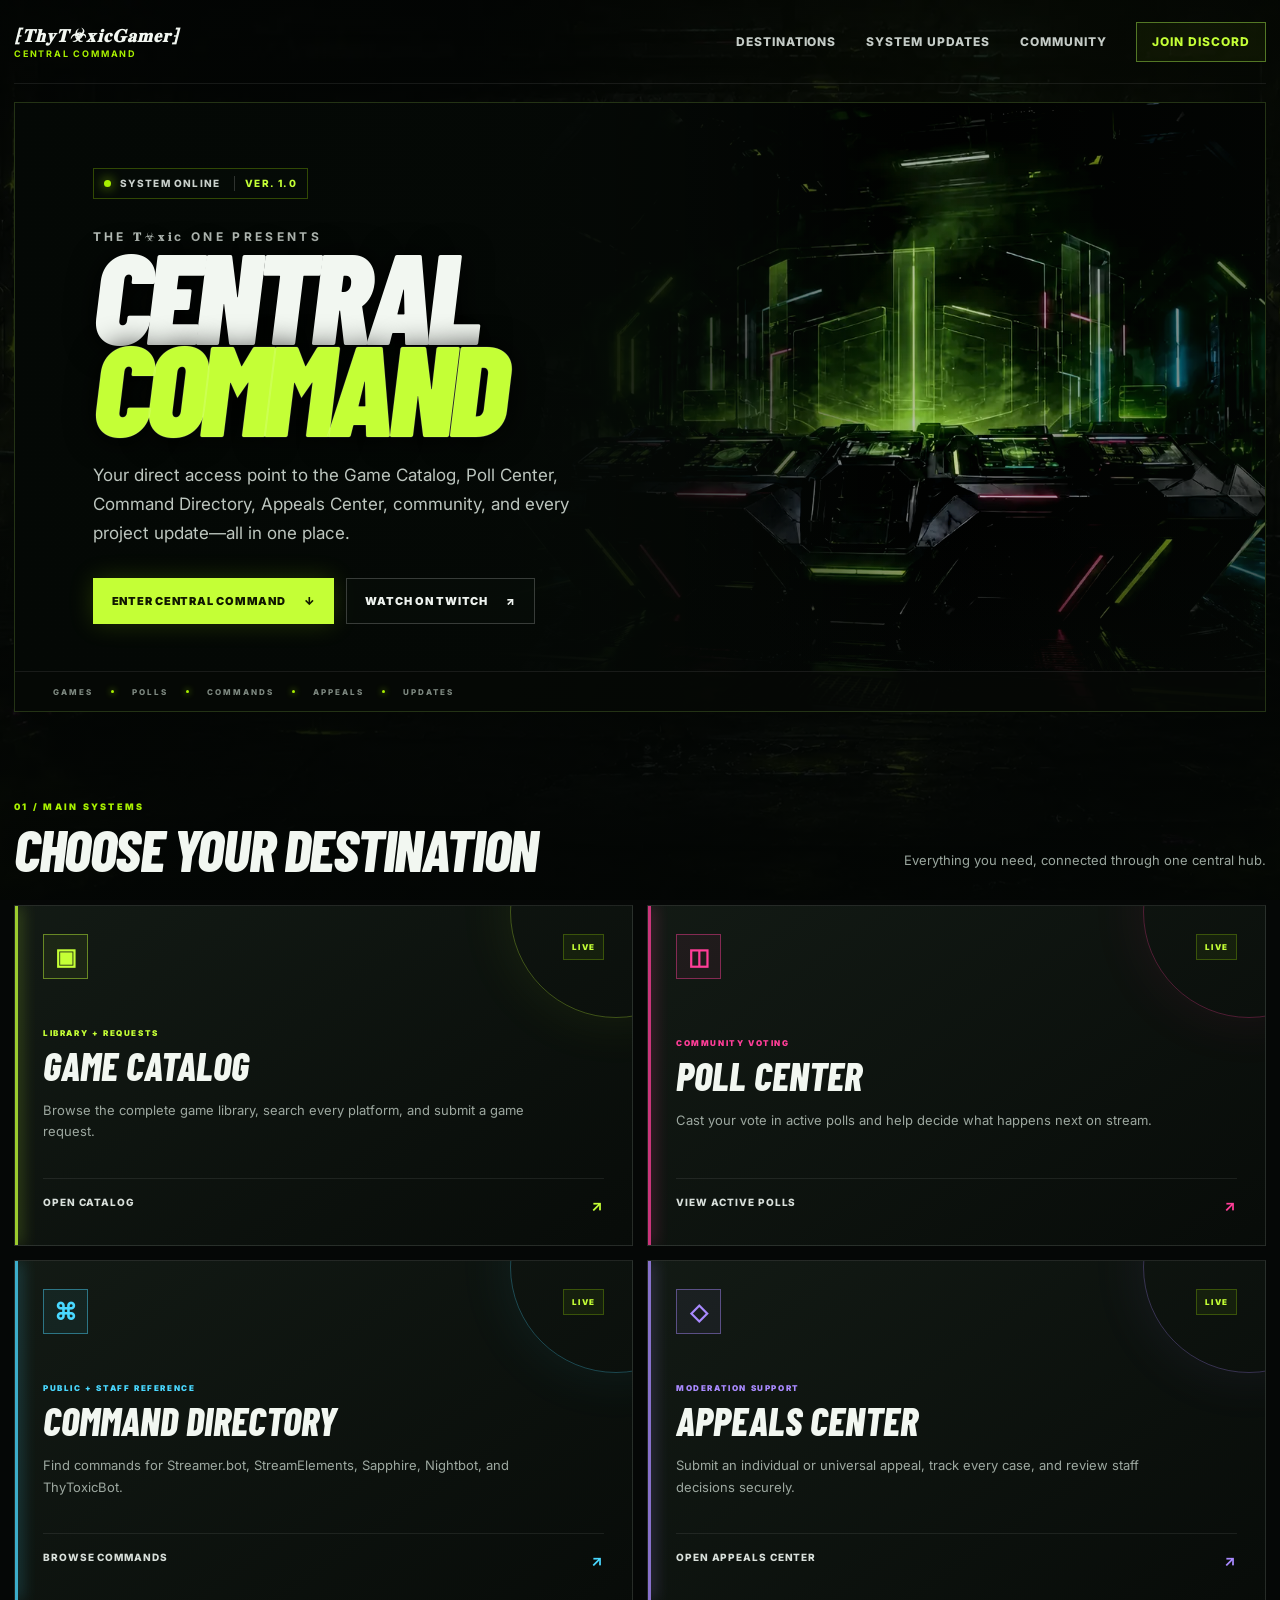
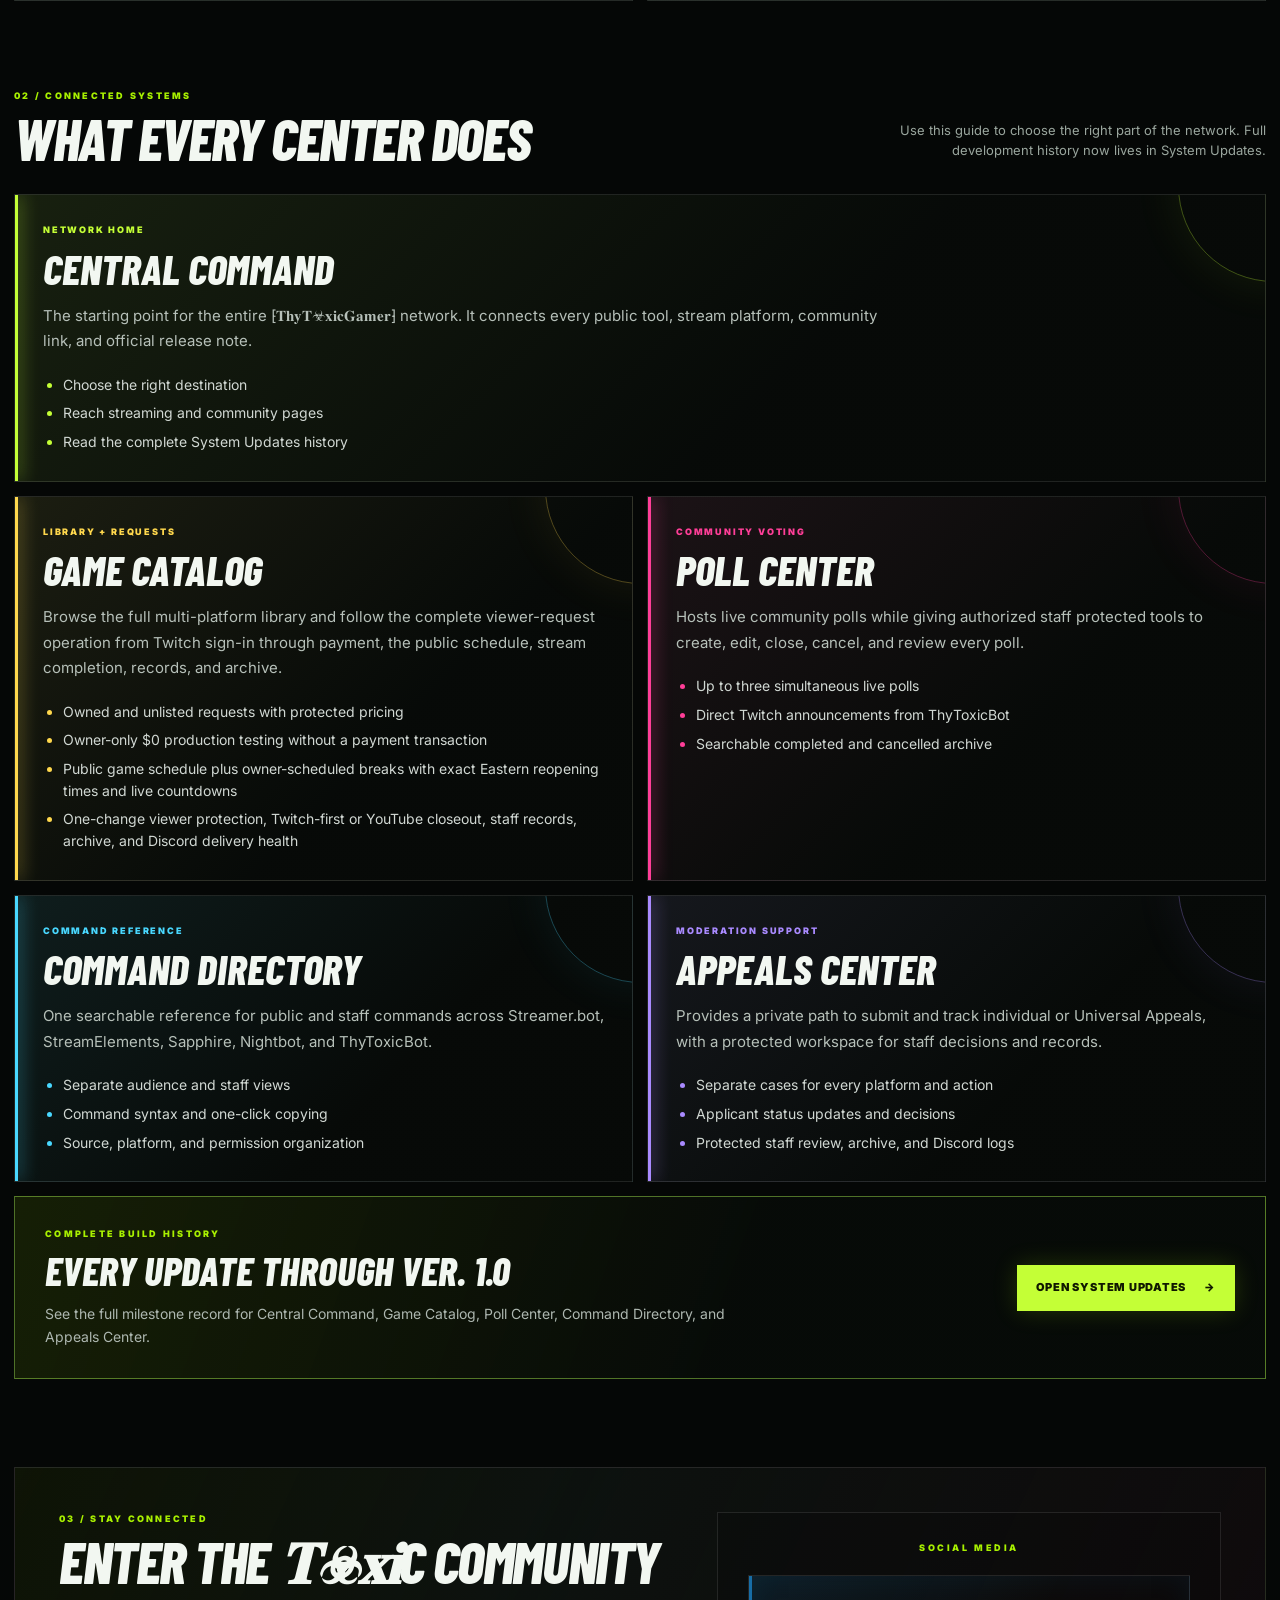
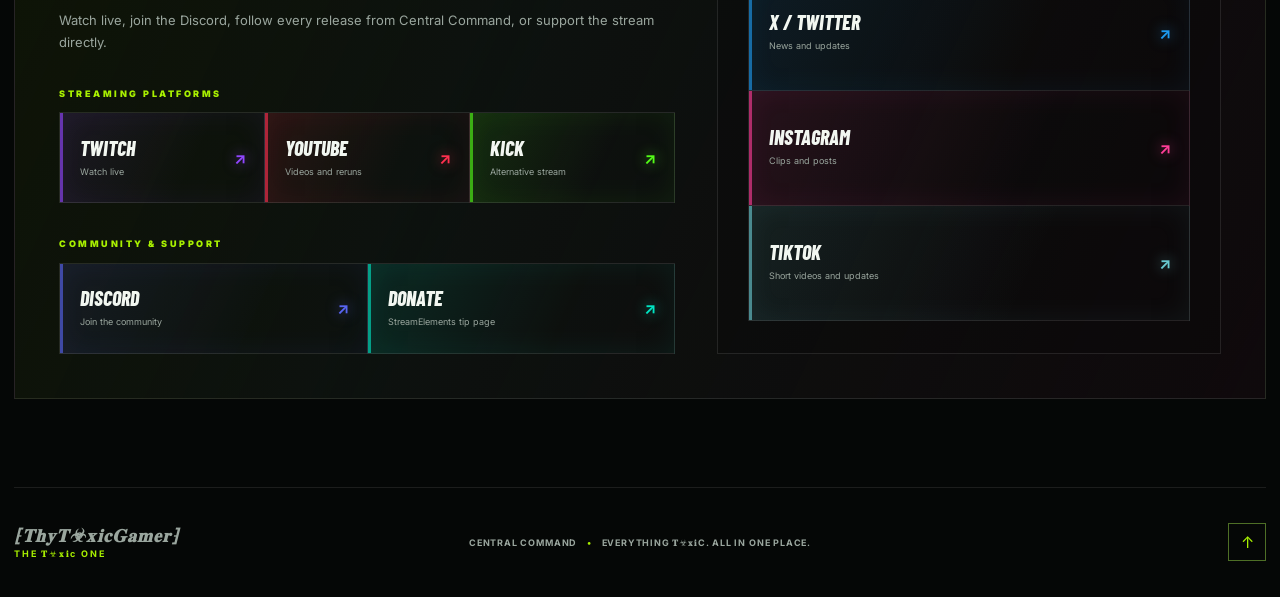
==== index.html @ 2b7f2519 "Update Game Catalog Ver. 1.0 summary Add scheduled-break countdowns, one-change viewer protection, a" ====
<!doctype html>
<html lang="en">
<head>
  <meta charset="utf-8">
  <meta name="viewport" content="width=device-width, initial-scale=1">
  <meta name="theme-color" content="#070a08">
  <meta name="description" content="⁅𝐓𝐡𝐲𝐓☣︎𝐱𝐢𝐜𝐆𝐚𝐦𝐞𝐫⁆ Central Command brings the Game Catalog, Poll Center, Command Directory, Discord, stream links, and future community tools together in one place.">
  <meta property="og:title" content="⁅𝐓𝐡𝐲𝐓☣︎𝐱𝐢𝐜𝐆𝐚𝐦𝐞𝐫⁆ Central Command">
  <meta property="og:description" content="Everything 𝐓☣︎𝐱𝐢c. All in One Place.">
  <meta property="og:type" content="website">
  <meta property="og:url" content="https://thy-toxic-gamer.github.io/central-command/">
  <meta property="og:image" content="https://thy-toxic-gamer.github.io/central-command/assets/central-command-banner.webp">
  <meta name="twitter:card" content="summary_large_image">
  <meta name="twitter:title" content="⁅𝐓𝐡𝐲𝐓☣︎𝐱𝐢𝐜𝐆𝐚𝐦𝐞𝐫⁆ Central Command">
  <meta name="twitter:description" content="Everything 𝐓☣︎𝐱𝐢c. All in One Place.">
  <meta name="twitter:image" content="https://thy-toxic-gamer.github.io/central-command/assets/central-command-banner.webp">
  <title>⁅𝐓𝐡𝐲𝐓☣︎𝐱𝐢𝐜𝐆𝐚𝐦𝐞𝐫⁆ Central Command</title>
  <link rel="preconnect" href="https://fonts.googleapis.com">
  <link rel="preconnect" href="https://fonts.gstatic.com" crossorigin>
  <link href="https://fonts.googleapis.com/css2?family=Barlow+Condensed:ital,wght@0,500;0,600;0,700;0,800;0,900;1,700&amp;family=Inter:wght@400;500;600;700;800&amp;display=swap" rel="stylesheet">
  <link rel="stylesheet" href="styles.css?release=1.1">
  <script src="script.js?v=1.1" defer></script>
</head>
<body>
  <a class="skip-link" href="#main-content">Skip to Central Command</a>

  <div class="page-shell">
    <header class="site-header" aria-label="Central Command header">
      <a class="brand" href="#top" aria-label="⁅𝐓𝐡𝐲𝐓☣︎𝐱𝐢𝐜𝐆𝐚𝐦𝐞𝐫⁆ Central Command home">
        <span class="brand-copy">
          <strong>⁅𝐓𝐡𝐲𝐓☣︎𝐱𝐢𝐜𝐆𝐚𝐦𝐞𝐫⁆</strong>
          <small>CENTRAL COMMAND</small>
        </span>
      </a>

      <nav class="header-nav" aria-label="Primary navigation">
        <a href="#destinations">Destinations</a>
        <a href="updates.html">System Updates</a>
        <a href="#community">Community</a>
        <a class="nav-discord" href="https://discord.gg/RQxw6r9Mpw" target="_blank" rel="noopener noreferrer">Join Discord</a>
      </nav>
    </header>

    <main id="main-content">
      <section class="hero" id="top" aria-labelledby="hero-title">
        <div class="hero-art" aria-hidden="true"></div>
        <div class="hero-overlay"></div>
        <div class="hero-content">
          <div class="eyebrow"><span class="pulse-dot"></span> System online <span>Ver. 1.0</span></div>
          <p class="hero-kicker">THE 𝐓☣︎𝐱𝐢c ONE PRESENTS</p>
          <h1 id="hero-title">CENTRAL<br><em>COMMAND</em></h1>
          <p class="hero-summary">Your direct access point to the Game Catalog, Poll Center, Command Directory, Appeals Center, community, and every project update—all in one place.</p>
          <div class="hero-actions">
            <a class="button button-primary" href="#destinations">Enter Central Command <span aria-hidden="true">↓</span></a>
            <a class="button button-secondary" href="https://www.twitch.tv/thytoxicgamer" target="_blank" rel="noopener noreferrer">Watch on Twitch <span aria-hidden="true">↗</span></a>
          </div>
        </div>
        <div class="hero-rail" aria-hidden="true">
          <span>GAMES</span><i></i><span>POLLS</span><i></i><span>COMMANDS</span><i></i><span>APPEALS</span><i></i><span>UPDATES</span>
        </div>
      </section>

      <section class="destinations section-block" id="destinations" aria-labelledby="destinations-title">
        <div class="section-heading">
          <div>
            <p class="section-number">01 / MAIN SYSTEMS</p>
            <h2 id="destinations-title">Choose your destination</h2>
          </div>
          <p>Everything you need, connected through one central hub.</p>
        </div>

        <div class="destination-grid">
          <a class="destination-card games-card" href="https://thy-toxic-gamer.github.io/Games/">
            <div class="card-topline">
              <span class="card-icon" aria-hidden="true">▣</span>
              <span class="status status-live">Live</span>
            </div>
            <div class="card-copy">
              <p class="card-label">LIBRARY + REQUESTS</p>
              <h3>Game Catalog</h3>
              <p>Browse the complete game library, search every platform, and submit a game request.</p>
            </div>
            <span class="card-action">Open catalog <b aria-hidden="true">↗</b></span>
          </a>

          <a class="destination-card polls-card" href="https://thy-toxic-gamer.github.io/thytoxicgamer-polls/">
            <div class="card-topline">
              <span class="card-icon" aria-hidden="true">◫</span>
              <span class="status status-live">Live</span>
            </div>
            <div class="card-copy">
              <p class="card-label">COMMUNITY VOTING</p>
              <h3>Poll Center</h3>
              <p>Cast your vote in active polls and help decide what happens next on stream.</p>
            </div>
            <span class="card-action">View active polls <b aria-hidden="true">↗</b></span>
          </a>

          <a class="destination-card commands-card" href="https://thy-toxic-gamer.github.io/thytoxicgamer-commands/">
            <div class="card-topline">
              <span class="card-icon" aria-hidden="true">⌘</span>
              <span class="status status-live">Live</span>
            </div>
            <div class="card-copy">
              <p class="card-label">PUBLIC + STAFF REFERENCE</p>
              <h3>Command Directory</h3>
              <p>Find commands for Streamer.bot, StreamElements, Sapphire, Nightbot, and ThyToxicBot.</p>
            </div>
            <span class="card-action">Browse commands <b aria-hidden="true">↗</b></span>
          </a>

          <a class="destination-card appeals-card" href="https://thy-toxic-gamer.github.io/appeals-center/">
            <div class="card-topline">
              <span class="card-icon" aria-hidden="true">◇</span>
              <span class="status status-live">Live</span>
            </div>
            <div class="card-copy">
              <p class="card-label">MODERATION SUPPORT</p>
              <h3>Appeals Center</h3>
              <p>Submit an individual or universal appeal, track every case, and review staff decisions securely.</p>
            </div>
            <span class="card-action">Open Appeals Center <b aria-hidden="true">↗</b></span>
          </a>
        </div>
      </section>


      <section class="system-guide section-block" id="systems" aria-labelledby="systems-title">
        <div class="section-heading">
          <div>
            <p class="section-number">02 / CONNECTED SYSTEMS</p>
            <h2 id="systems-title">What every center does</h2>
          </div>
          <p>Use this guide to choose the right part of the network. Full development history now lives in System Updates.</p>
        </div>

        <div class="system-guide-grid">
          <article class="system-card central-system">
            <p class="system-label">Network Home</p>
            <h3>Central Command</h3>
            <p>The starting point for the entire ⁅𝐓𝐡𝐲𝐓☣︎𝐱𝐢𝐜𝐆𝐚𝐦𝐞𝐫⁆ network. It connects every public tool, stream platform, community link, and official release note.</p>
            <ul>
              <li>Choose the right destination</li>
              <li>Reach streaming and community pages</li>
              <li>Read the complete System Updates history</li>
            </ul>
          </article>

          <article class="system-card games-system">
            <p class="system-label">Library + Requests</p>
            <h3>Game Catalog</h3>
            <p>Browse the full multi-platform library and follow the complete viewer-request operation from Twitch sign-in through payment, the public schedule, stream completion, records, and archive.</p>
            <ul>
              <li>Owned and unlisted requests with protected pricing</li>
              <li>Owner-only $0 production testing without a payment transaction</li>
              <li>Public game schedule plus owner-scheduled breaks with exact Eastern reopening times and live countdowns</li>
              <li>One-change viewer protection, Twitch-first or YouTube closeout, staff records, archive, and Discord delivery health</li>
            </ul>
          </article>

          <article class="system-card polls-system">
            <p class="system-label">Community Voting</p>
            <h3>Poll Center</h3>
            <p>Hosts live community polls while giving authorized staff protected tools to create, edit, close, cancel, and review every poll.</p>
            <ul>
              <li>Up to three simultaneous live polls</li>
              <li>Direct Twitch announcements from ThyToxicBot</li>
              <li>Searchable completed and cancelled archive</li>
            </ul>
          </article>

          <article class="system-card commands-system">
            <p class="system-label">Command Reference</p>
            <h3>Command Directory</h3>
            <p>One searchable reference for public and staff commands across Streamer.bot, StreamElements, Sapphire, Nightbot, and ThyToxicBot.</p>
            <ul>
              <li>Separate audience and staff views</li>
              <li>Command syntax and one-click copying</li>
              <li>Source, platform, and permission organization</li>
            </ul>
          </article>

          <article class="system-card appeals-system">
            <p class="system-label">Moderation Support</p>
            <h3>Appeals Center</h3>
            <p>Provides a private path to submit and track individual or Universal Appeals, with a protected workspace for staff decisions and records.</p>
            <ul>
              <li>Separate cases for every platform and action</li>
              <li>Applicant status updates and decisions</li>
              <li>Protected staff review, archive, and Discord logs</li>
            </ul>
          </article>
        </div>

        <div class="updates-cta-panel">
          <div>
            <p class="section-number">COMPLETE BUILD HISTORY</p>
            <h3>Every update through Ver. 1.0</h3>
            <p>See the full milestone record for Central Command, Game Catalog, Poll Center, Command Directory, and Appeals Center.</p>
          </div>
          <a class="button button-primary" href="updates.html">Open System Updates <span aria-hidden="true">→</span></a>
        </div>
      </section>

      <section class="community section-block" id="community" aria-labelledby="community-title">
        <div class="community-panel">
          <div class="community-main">
            <div class="community-copy">
              <p class="section-number">03 / STAY CONNECTED</p>
              <h2 id="community-title">Enter the 𝐓☣︎𝐱𝐢c community</h2>
              <p>Watch live, join the Discord, follow every release from Central Command, or support the stream directly.</p>
            </div>

            <section class="community-group" aria-labelledby="streaming-platforms-title">
              <h3 class="community-group-title" id="streaming-platforms-title">Streaming Platforms</h3>
              <div class="community-links platform-links">
                <a href="https://www.twitch.tv/thytoxicgamer" target="_blank" rel="noopener noreferrer"><span>Twitch</span><small>Watch live</small><b aria-hidden="true">↗</b></a>
                <a href="https://www.youtube.com/@ThyToxicGamer" target="_blank" rel="noopener noreferrer"><span>YouTube</span><small>Videos and reruns</small><b aria-hidden="true">↗</b></a>
                <a href="https://kick.com/thytoxicgamer" target="_blank" rel="noopener noreferrer"><span>Kick</span><small>Alternative stream</small><b aria-hidden="true">↗</b></a>
              </div>
            </section>

            <section class="community-group" aria-labelledby="community-support-title">
              <h3 class="community-group-title" id="community-support-title">Community &amp; Support</h3>
              <div class="community-links support-links">
                <a href="https://discord.gg/RQxw6r9Mpw" target="_blank" rel="noopener noreferrer"><span>Discord</span><small>Join the community</small><b aria-hidden="true">↗</b></a>
                <a href="https://streamelements.com/thytoxicgamer-cacd4/tip" target="_blank" rel="noopener noreferrer"><span>Donate</span><small>StreamElements tip page</small><b aria-hidden="true">↗</b></a>
              </div>
            </section>
          </div>

          <section class="community-group social-group" aria-labelledby="social-media-title">
            <h3 class="community-group-title" id="social-media-title">Social Media</h3>
            <div class="community-links social-links">
              <a href="https://x.com/ThyToxicGamer" target="_blank" rel="noopener noreferrer"><span>X / Twitter</span><small>News and updates</small><b aria-hidden="true">↗</b></a>
              <a href="https://www.instagram.com/thytoxicgamer/" target="_blank" rel="noopener noreferrer"><span>Instagram</span><small>Clips and posts</small><b aria-hidden="true">↗</b></a>
              <a href="https://www.tiktok.com/@thytoxicgamer" target="_blank" rel="noopener noreferrer"><span>TikTok</span><small>Short videos and updates</small><b aria-hidden="true">↗</b></a>
            </div>
          </section>
        </div>
      </section>
    </main>

    <footer class="site-footer">
      <div class="footer-brand">
        <div><strong>⁅𝐓𝐡𝐲𝐓☣︎𝐱𝐢𝐜𝐆𝐚𝐦𝐞𝐫⁆</strong><small>THE 𝐓☣︎𝐱𝐢c ONE</small></div>
      </div>
      <p>Central Command <span>•</span> Everything 𝐓☣︎𝐱𝐢c. All in One Place.</p>
      <button class="back-to-top" type="button" aria-label="Back to top">↑</button>
    </footer>
  </div>
</body>
</html>
---- styles.css ----
:root {
  color-scheme: dark;
  --bg: #050706;
  --surface: #0b100d;
  --surface-2: #111713;
  --surface-3: #161d18;
  --line: rgba(179, 255, 83, 0.16);
  --line-strong: rgba(179, 255, 83, 0.42);
  --text: #f2f7f1;
  --muted: #9aa69e;
  --toxic: #a8f000;
  --toxic-bright: #c4ff36;
  --pink: #ff3e98;
  --cyan: #49d8ff;
  --purple: #a98aff;
  --max-width: 1280px;
  --display: "Barlow Condensed", Impact, sans-serif;
  --body: Inter, system-ui, sans-serif;
}

* { box-sizing: border-box; }
html { scroll-behavior: smooth; }
body {
  margin: 0;
  min-width: 320px;
  color: var(--text);
  background-color: var(--bg);
  background-image:
    linear-gradient(180deg, rgba(3,6,4,.72), rgba(3,6,4,.9)),
    radial-gradient(circle at 78% 16%, rgba(168,240,0,.08), transparent 34rem),
    url("assets/toxic-network-background-v1.webp");
  background-position: center top;
  background-size: auto, auto, cover;
  background-attachment: fixed;
  background-repeat: no-repeat;
  font-family: var(--body);
  line-height: 1.5;
}

a { color: inherit; }
button, a { -webkit-tap-highlight-color: transparent; }
button { font: inherit; }
.skip-link { position: fixed; left: 12px; top: -70px; z-index: 100; padding: 12px 16px; color: #071000; background: var(--toxic-bright); font-weight: 800; text-decoration: none; transition: top .2s; }
.skip-link:focus { top: 12px; }
.page-shell { position: relative; z-index: 1; width: min(100% - 28px, var(--max-width)); margin: 0 auto; }

.site-header {
  min-height: 84px;
  display: flex;
  align-items: center;
  justify-content: space-between;
  gap: 24px;
  border-bottom: 1px solid rgba(255,255,255,.08);
}
.brand { display: inline-flex; align-items: center; gap: 12px; text-decoration: none; }
.brand-copy { display: grid; line-height: 1; }
.brand-copy strong, .footer-brand strong { font-family: var(--display); font-size: 18px; font-style: italic; letter-spacing: .06em; }
.brand-copy small, .footer-brand small { margin-top: 5px; color: var(--toxic); font: 700 9px/1 var(--body); letter-spacing: .2em; }
.header-nav { display: flex; align-items: center; gap: 30px; }
.header-nav a { color: #c4cbc6; font-size: 12px; font-weight: 800; letter-spacing: .08em; text-decoration: none; text-transform: uppercase; }
.header-nav a:hover, .header-nav a:focus-visible { color: var(--toxic-bright); }
.header-nav .nav-current { color: var(--toxic-bright); }
.header-nav .nav-discord { padding: 10px 15px; border: 1px solid var(--line-strong); color: var(--toxic-bright); background: rgba(168,240,0,.05); }

.hero {
  position: relative;
  min-height: 610px;
  margin-top: 18px;
  overflow: hidden;
  display: flex;
  align-items: center;
  border: 1px solid var(--line);
  background: #080c09;
  isolation: isolate;
}
.hero::before, .hero::after { content: ""; position: absolute; z-index: 1; pointer-events: none; }
.hero::before { inset: 0; opacity: .17; background-image: linear-gradient(rgba(255,255,255,.05) 1px, transparent 1px), linear-gradient(90deg, rgba(255,255,255,.04) 1px, transparent 1px); background-size: 42px 42px; mask-image: linear-gradient(to right, #000, transparent 78%); }
.hero::after { inset: 0; background: linear-gradient(90deg, rgba(4,8,5,.99) 0%, rgba(4,8,5,.9) 38%, rgba(4,8,5,.2) 75%, rgba(4,8,5,.58) 100%); }
.hero-art { position: absolute; z-index: 0; inset: 0; background: url("assets/central-command-banner.webp") center right / cover no-repeat; filter: saturate(.92) contrast(1.08); -webkit-mask-image: linear-gradient(to right, transparent 0%, transparent 37%, #000 70%); mask-image: linear-gradient(to right, transparent 0%, transparent 37%, #000 70%); }
.hero-overlay { position: absolute; z-index: 1; inset: auto 0 0 0; height: 32%; background: linear-gradient(transparent, rgba(4,7,5,.8)); }
.hero-content { position: relative; z-index: 3; width: min(690px, 70%); padding: 64px 6.2% 86px; }
.eyebrow { display: inline-flex; align-items: center; gap: 9px; padding: 7px 10px; border: 1px solid rgba(168,240,0,.27); color: #c9d0cb; background: rgba(7,12,8,.7); font-size: 10px; font-weight: 800; letter-spacing: .12em; text-transform: uppercase; }
.eyebrow span:last-child { margin-left: 5px; padding-left: 10px; border-left: 1px solid rgba(255,255,255,.17); color: var(--toxic-bright); }
.pulse-dot { width: 7px; height: 7px; border-radius: 50%; background: var(--toxic); box-shadow: 0 0 12px var(--toxic); animation: pulse 1.8s infinite; }
.hero-kicker { margin: 32px 0 5px; color: #b8c0ba; font: 700 12px/1 var(--body); letter-spacing: .28em; }
.hero h1 { margin: 0; font: italic 900 clamp(72px, 10vw, 132px)/.72 var(--display); letter-spacing: -.045em; text-shadow: 0 2px 30px #000; }
.hero h1 em { color: var(--toxic-bright); font-style: inherit; -webkit-text-stroke: 1px rgba(255,255,255,.15); }
.hero-summary { max-width: 630px; margin: 29px 0 0; color: #bdc6bf; font-size: clamp(14px, 1.6vw, 17px); line-height: 1.7; }
.hero-actions { display: flex; flex-wrap: wrap; gap: 12px; margin-top: 30px; }
.button { display: inline-flex; align-items: center; justify-content: center; gap: 18px; min-height: 46px; padding: 0 18px; border: 1px solid transparent; font-size: 11px; font-weight: 900; letter-spacing: .07em; text-decoration: none; text-transform: uppercase; transition: transform .2s, border-color .2s, background .2s; }
.button:hover, .button:focus-visible { transform: translateY(-2px); }
.button-primary { color: #101800; background: var(--toxic-bright); box-shadow: 0 0 24px rgba(168,240,0,.18); }
.button-secondary { border-color: rgba(255,255,255,.2); color: #eef3ef; background: rgba(8,13,9,.7); }
.button-secondary:hover, .button-secondary:focus-visible { border-color: var(--line-strong); }
.hero-rail { position: absolute; z-index: 4; left: 0; right: 0; bottom: 0; min-height: 40px; display: flex; align-items: center; gap: 18px; padding: 0 3%; border-top: 1px solid rgba(255,255,255,.08); color: #7e8981; background: rgba(5,8,6,.8); font-size: 8px; font-weight: 800; letter-spacing: .25em; }
.hero-rail i { width: 3px; height: 3px; border-radius: 50%; background: var(--toxic); box-shadow: 0 0 6px var(--toxic); }

.section-block { padding: 88px 0 0; }
.section-heading { display: flex; align-items: end; justify-content: space-between; gap: 30px; margin-bottom: 30px; }
.section-heading > p { max-width: 400px; margin: 0 0 4px; color: var(--muted); font-size: 13px; text-align: right; }
.section-number { margin: 0 0 9px; color: var(--toxic); font-size: 9px; font-weight: 900; letter-spacing: .25em; }
.section-heading h2, .community-copy h2 { margin: 0; font: italic 800 clamp(38px, 5vw, 58px)/.9 var(--display); letter-spacing: -.025em; text-transform: uppercase; }
.destination-grid { display: grid; grid-template-columns: repeat(2, minmax(0, 1fr)); gap: 14px; }
.destination-card { position: relative; min-height: 322px; overflow: hidden; display: flex; flex-direction: column; justify-content: space-between; padding: 28px; border: 1px solid rgba(255,255,255,.1); color: inherit; background: linear-gradient(145deg, rgba(20,28,22,.93), rgba(8,12,9,.96)); text-decoration: none; transition: transform .25s ease, border-color .25s ease, box-shadow .25s ease; }
a.destination-card:hover, a.destination-card:focus-visible { transform: translateY(-4px); border-color: var(--accent); box-shadow: 0 14px 38px rgba(0,0,0,.28), inset 0 0 50px color-mix(in srgb, var(--accent) 5%, transparent); }
.destination-card::before { content: ""; position: absolute; inset: 0 auto 0 0; width: 3px; background: var(--accent); box-shadow: 0 0 16px var(--accent); opacity: .78; }
.destination-card::after { content: ""; position: absolute; width: 210px; height: 210px; right: -90px; top: -100px; border-radius: 50%; border: 1px solid color-mix(in srgb, var(--accent) 28%, transparent); box-shadow: 0 0 60px color-mix(in srgb, var(--accent) 8%, transparent); }
.games-card { --accent: var(--toxic-bright); }
.polls-card { --accent: var(--pink); }
.commands-card { --accent: var(--cyan); }
.appeals-card { --accent: var(--purple); }
.card-topline { position: relative; z-index: 1; display: flex; align-items: start; justify-content: space-between; }
.card-icon { display: grid; place-items: center; width: 45px; height: 45px; border: 1px solid color-mix(in srgb, var(--accent) 45%, transparent); color: var(--accent); background: color-mix(in srgb, var(--accent) 6%, transparent); font: 800 23px/1 var(--display); }
.status { padding: 6px 8px; border: 1px solid; font-size: 8px; font-weight: 900; letter-spacing: .15em; text-transform: uppercase; }
.status-live { border-color: rgba(168,240,0,.25); color: var(--toxic-bright); background: rgba(168,240,0,.06); }
.status-planned { border-color: rgba(169,138,255,.25); color: #c5b5ff; background: rgba(169,138,255,.07); }
.card-copy { position: relative; z-index: 1; margin-top: 48px; }
.card-label { margin: 0 0 7px; color: var(--accent); font-size: 8px; font-weight: 900; letter-spacing: .2em; }
.card-copy h3 { margin: 0; font: italic 800 39px/1 var(--display); text-transform: uppercase; }
.card-copy > p:last-child { max-width: 500px; margin: 15px 0 0; color: #9da8a0; font-size: 13px; line-height: 1.65; }
.card-action { position: relative; z-index: 1; display: flex; justify-content: space-between; gap: 18px; margin-top: 35px; padding-top: 16px; border-top: 1px solid rgba(255,255,255,.08); color: #d9e0db; font-size: 10px; font-weight: 800; letter-spacing: .09em; text-transform: uppercase; }
.card-action b { color: var(--accent); font-size: 15px; }
.is-planned { opacity: .72; }

.system-guide-grid { display: grid; grid-template-columns: repeat(2, minmax(0, 1fr)); gap: 14px; }
.system-card { --system-accent: var(--toxic-bright); position: relative; overflow: hidden; padding: 28px; border: 1px solid rgba(255,255,255,.1); background: linear-gradient(135deg, color-mix(in srgb, var(--system-accent) 7%, rgba(11,16,13,.96)), rgba(7,10,8,.98) 62%); }
.system-card::before { content: ""; position: absolute; inset: 0 auto 0 0; width: 3px; background: var(--system-accent); box-shadow: 0 0 18px var(--system-accent); }
.system-card::after { content: ""; position: absolute; width: 190px; height: 190px; right: -105px; top: -105px; border: 1px solid color-mix(in srgb, var(--system-accent) 30%, transparent); border-radius: 50%; box-shadow: 0 0 50px color-mix(in srgb, var(--system-accent) 8%, transparent); }
.central-system { grid-column: 1 / -1; --system-accent: var(--toxic-bright); }
.games-system { --system-accent: #ffd84d; }
.polls-system { --system-accent: var(--pink); }
.commands-system { --system-accent: var(--cyan); }
.appeals-system { --system-accent: var(--purple); }
.system-label { margin: 0 0 10px; color: var(--system-accent); font-size: 9px; font-weight: 900; letter-spacing: .2em; text-transform: uppercase; }
.system-card h3 { margin: 0; font: italic 800 clamp(30px, 4vw, 42px)/1 var(--display); text-transform: uppercase; }
.system-card > p:not(.system-label) { max-width: 850px; margin: 14px 0 0; color: #b6c0b9; font-size: 15px; line-height: 1.7; }
.system-card ul { display: grid; gap: 7px; margin: 20px 0 0; padding-left: 20px; color: #d1d8d3; font-size: 14px; line-height: 1.55; }
.system-card li::marker { color: var(--system-accent); }
.updates-cta-panel { display: flex; align-items: center; justify-content: space-between; gap: 28px; margin-top: 14px; padding: 30px; border: 1px solid var(--line-strong); background: linear-gradient(110deg, rgba(168,240,0,.1), rgba(7,11,8,.95) 58%); }
.updates-cta-panel h3 { margin: 0; font: italic 800 clamp(28px, 4vw, 40px)/1 var(--display); text-transform: uppercase; }
.updates-cta-panel > div > p:last-child { max-width: 720px; margin: 12px 0 0; color: #adb7b0; font-size: 14px; line-height: 1.65; }
.updates-cta-panel .button { flex: 0 0 auto; }

.updates-hero { position: relative; min-height: 390px; margin-top: 18px; overflow: hidden; display: flex; align-items: center; border: 1px solid var(--line); background: #080c09; isolation: isolate; }
.updates-hero::after { content: ""; position: absolute; z-index: 1; inset: 0; background: linear-gradient(90deg, rgba(4,8,5,.99) 0%, rgba(4,8,5,.88) 52%, rgba(4,8,5,.36) 100%); }
.updates-hero-art { position: absolute; z-index: 0; inset: 0; background: url("assets/central-command-banner.webp") center right / cover no-repeat; filter: saturate(.84) contrast(1.08); opacity: .62; -webkit-mask-image: linear-gradient(to right, transparent 0%, #000 62%); mask-image: linear-gradient(to right, transparent 0%, #000 62%); }
.updates-hero-content { position: relative; z-index: 2; width: min(780px, 76%); padding: 52px 6%; }
.updates-hero h1 { margin: 8px 0 0; font: italic 900 clamp(64px, 9vw, 108px)/.76 var(--display); letter-spacing: -.035em; text-shadow: 0 2px 30px #000; }
.updates-hero h1 em { color: var(--toxic-bright); font-style: inherit; }
.updates-hero-content > p:not(.hero-kicker) { max-width: 700px; margin: 25px 0 0; color: #c0c8c2; font-size: 16px; line-height: 1.7; }
.updates-hero .button { margin-top: 25px; }
.updates-page .updates { padding-top: 64px; padding-bottom: 88px; }

.updates-toolbar { display: flex; flex-wrap: wrap; gap: 8px; margin-bottom: 18px; padding: 14px; border: 1px solid rgba(255,255,255,.1); background: rgba(11,16,13,.82); }
.update-filter { min-height: 38px; padding: 0 14px; border: 1px solid rgba(255,255,255,.12); color: #b8c2bb; background: rgba(5,8,6,.72); cursor: pointer; font-size: 9px; font-weight: 900; letter-spacing: .1em; text-transform: uppercase; transition: border-color .2s, color .2s, background .2s; }
.update-filter:hover, .update-filter:focus-visible { border-color: var(--line-strong); color: var(--toxic-bright); }
.update-filter.active { border-color: var(--toxic); color: #0b1300; background: var(--toxic-bright); box-shadow: 0 0 20px rgba(168,240,0,.14); }
.updates-feed { display: grid; gap: 14px; }
.update-card { --update-accent: var(--toxic-bright); position: relative; display: grid; grid-template-columns: 220px minmax(0, 1fr); gap: 34px; overflow: hidden; padding: 30px; border: 1px solid rgba(255,255,255,.1); background: linear-gradient(120deg, color-mix(in srgb, var(--update-accent) 6%, rgba(11,16,13,.97)), rgba(7,10,8,.98) 58%); }
.update-card::before { content: ""; position: absolute; inset: 0 auto 0 0; width: 3px; background: var(--update-accent); box-shadow: 0 0 18px var(--update-accent); }
.update-card[hidden] { display: none; }
.central-update { --update-accent: var(--toxic-bright); }
.games-update { --update-accent: #ffd84d; }
.polls-update { --update-accent: var(--pink); }
.commands-update { --update-accent: var(--cyan); }
.appeals-update { --update-accent: var(--purple); }
.update-meta { display: grid; align-content: start; gap: 9px; padding-right: 24px; border-right: 1px solid rgba(255,255,255,.09); }
.update-meta span { color: var(--update-accent); font-size: 9px; font-weight: 900; letter-spacing: .18em; text-transform: uppercase; }
.update-meta strong { font: italic 800 28px/1 var(--display); text-transform: uppercase; }
.update-meta time { color: var(--muted); font-size: 10px; line-height: 1.55; }
.update-copy h3 { margin: 0; font: italic 800 clamp(28px, 4vw, 42px)/1 var(--display); text-transform: uppercase; }
.update-copy > p { max-width: 820px; margin: 13px 0 0; color: #aeb8b1; font-size: 13px; line-height: 1.7; }
.update-copy ul { margin: 18px 0 0; padding-left: 19px; color: #c3ccc5; font-size: 12px; line-height: 1.75; }
.update-copy li::marker { color: var(--update-accent); }
.update-copy > a { display: inline-flex; gap: 12px; margin-top: 20px; color: var(--update-accent); font-size: 10px; font-weight: 900; letter-spacing: .09em; text-decoration: none; text-transform: uppercase; }
.update-copy > a:hover, .update-copy > a:focus-visible { color: var(--text); }
.release-list { display: grid; gap: 0; margin: 20px 0 0; padding: 0; list-style: none; border-top: 1px solid rgba(255,255,255,.09); }
.release-list li { display: grid; grid-template-columns: 70px minmax(0, 1fr); gap: 14px; padding: 13px 0; border-bottom: 1px solid rgba(255,255,255,.08); color: #b6c0b9; font-size: 13px; line-height: 1.6; }
.release-list b { color: var(--update-accent); font: 800 17px/1.2 var(--display); }
.release-list strong { color: var(--text); }

.community { padding-bottom: 88px; }
.community-panel { display: grid; grid-template-columns: minmax(0, 1.1fr) minmax(340px, .9fr); align-items: stretch; gap: 42px; padding: 44px; border: 1px solid rgba(255,255,255,.1); background: linear-gradient(115deg, rgba(168,240,0,.055), rgba(13,18,15,.94) 38%, rgba(255,62,152,.04)); }
.community-main, .social-group { min-width: 0; }
.community-copy > p:last-child { max-width: 640px; margin: 22px 0 0; color: var(--muted); font-size: 13px; line-height: 1.7; }
.community-group { margin-top: 34px; }
.community-group-title { margin: 0 0 12px; color: var(--toxic); font-size: 9px; font-weight: 900; letter-spacing: .28em; text-transform: uppercase; }
.social-group { margin-top: 0; padding: 28px 30px 30px; border: 1px solid rgba(255,255,255,.1); background: rgba(5,8,6,.24); }
.social-group .community-group-title { margin-bottom: 20px; text-align: center; }
.community-links { display: grid; border-top: 1px solid rgba(255,255,255,.1); border-left: 1px solid rgba(255,255,255,.1); }
.platform-links { grid-template-columns: repeat(3, minmax(0, 1fr)); }
.support-links { grid-template-columns: repeat(2, minmax(0, 1fr)); }
.social-links { grid-template-columns: 1fr; }
.community-links a { --link-aura: var(--toxic); position: relative; min-height: 90px; display: grid; align-content: center; padding: 18px 46px 18px 20px; border-right: 1px solid rgba(255,255,255,.1); border-bottom: 1px solid rgba(255,255,255,.1); background: linear-gradient(115deg, color-mix(in srgb, var(--link-aura) 11%, transparent), transparent 64%); box-shadow: inset 3px 0 0 color-mix(in srgb, var(--link-aura) 62%, transparent), inset 0 0 28px color-mix(in srgb, var(--link-aura) 7%, transparent); text-decoration: none; transition: background .2s, border-color .2s, box-shadow .2s, transform .2s; }
.community-links a[href*="twitch.tv"] { --link-aura: #9146ff; }
.community-links a[href*="youtube.com"] { --link-aura: #ff304f; }
.community-links a[href*="kick.com"] { --link-aura: #53fc18; }
.community-links a[href*="discord.gg"] { --link-aura: #5865f2; }
.community-links a[href*="streamelements.com"] { --link-aura: #00e5c3; }
.community-links a[href*="x.com"] { --link-aura: #1d9bf0; }
.community-links a[href*="instagram.com"] { --link-aura: #ff3e98; }
.community-links a[href*="tiktok.com"] { --link-aura: #69c9d0; }
.social-links a { min-height: 115px; }
.community-links a:hover, .community-links a:focus-visible { z-index: 1; border-color: color-mix(in srgb, var(--link-aura) 58%, rgba(255,255,255,.1)); background: linear-gradient(115deg, color-mix(in srgb, var(--link-aura) 20%, transparent), color-mix(in srgb, var(--link-aura) 4%, transparent) 72%); box-shadow: inset 3px 0 0 var(--link-aura), inset 0 0 38px color-mix(in srgb, var(--link-aura) 13%, transparent), 0 0 24px color-mix(in srgb, var(--link-aura) 28%, transparent); transform: translateY(-2px); }
.community-links span { font: italic 800 20px/1 var(--display); text-transform: uppercase; }
.community-links small { margin-top: 7px; color: var(--muted); font-size: 9px; }
.community-links b { position: absolute; right: 18px; top: 50%; color: var(--link-aura); filter: drop-shadow(0 0 7px color-mix(in srgb, var(--link-aura) 72%, transparent)); transform: translateY(-50%); }

.site-footer { min-height: 110px; display: grid; grid-template-columns: 1fr auto 1fr; align-items: center; gap: 20px; border-top: 1px solid rgba(255,255,255,.09); color: var(--muted); }
.footer-brand { display: flex; align-items: center; gap: 11px; }
.footer-brand > div { display: grid; line-height: 1; }
.site-footer > p { font-size: 9px; font-weight: 700; letter-spacing: .09em; text-align: center; text-transform: uppercase; }
.site-footer > p span { margin: 0 7px; color: var(--toxic); }
.back-to-top { justify-self: end; width: 38px; height: 38px; border: 1px solid var(--line-strong); color: var(--toxic); background: transparent; cursor: pointer; }
.back-to-top:hover, .back-to-top:focus-visible { color: #081000; background: var(--toxic); }

:focus-visible { outline: 2px solid var(--toxic-bright); outline-offset: 3px; }
@keyframes pulse { 0%,100% { opacity: .55; transform: scale(.8); } 50% { opacity: 1; transform: scale(1.15); } }
@media (prefers-reduced-motion: reduce) { html { scroll-behavior: auto; } *, *::before, *::after { animation-duration: .01ms !important; animation-iteration-count: 1 !important; transition-duration: .01ms !important; } }

@media (max-width: 820px) {
  .site-header { min-height: 72px; }
  .header-nav > a:not(.nav-discord) { display: none; }
  .hero { min-height: 590px; }
  .hero-content { width: 100%; padding: 54px 28px 80px; }
  .hero::after { background: linear-gradient(90deg, rgba(4,8,5,.96), rgba(4,8,5,.72)); }
  .hero h1 { font-size: clamp(66px, 17vw, 105px); }
  .destination-grid { grid-template-columns: 1fr; }
  .system-guide-grid { grid-template-columns: 1fr; }
  .central-system { grid-column: auto; }
  .updates-cta-panel { align-items: flex-start; flex-direction: column; }
  .updates-hero-content { width: 100%; padding-inline: 34px; }
  .update-card { grid-template-columns: 170px minmax(0, 1fr); gap: 24px; }
  .community-panel { grid-template-columns: 1fr; padding: 30px; }
  .social-group { margin-top: 0; }
}

@media (max-width: 560px) {
  .page-shell { width: min(100% - 18px, var(--max-width)); }
  .brand-copy strong { font-size: 13px; letter-spacing: .015em; }
  .brand-copy small { display: none; }
  .header-nav { margin-left: auto; }
  .header-nav .nav-discord { padding: 9px 11px; font-size: 10px; }
  .hero { min-height: 570px; margin-top: 9px; }
  .hero-art { background-position: 62% center; opacity: .6; }
  .hero-content { padding: 45px 20px 76px; }
  .hero-kicker { margin-top: 26px; font-size: 10px; }
  .hero h1 { font-size: clamp(60px, 20vw, 88px); }
  .hero-summary { font-size: 13px; }
  .button { width: 100%; }
  .hero-rail { overflow: hidden; padding-inline: 18px; white-space: nowrap; }
  .section-block { padding-top: 65px; }
  .section-heading { align-items: start; flex-direction: column; }
  .section-heading > p { text-align: left; }
  .destination-card { min-height: 300px; padding: 22px; }
  .system-card { padding: 24px 20px; }
  .system-card > p:not(.system-label) { font-size: 14px; }
  .updates-cta-panel { padding: 24px 20px; }
  .updates-cta-panel .button { width: 100%; }
  .updates-hero { min-height: 420px; margin-top: 9px; }
  .updates-hero-content { padding: 44px 20px; }
  .updates-hero h1 { font-size: clamp(58px, 19vw, 82px); }
  .updates-hero-content > p:not(.hero-kicker) { font-size: 14px; }
  .update-card { grid-template-columns: 1fr; gap: 20px; padding: 24px 20px; }
  .update-meta { padding: 0 0 18px; border-right: 0; border-bottom: 1px solid rgba(255,255,255,.09); }
  .update-meta strong { font-size: 24px; }
  .updates-toolbar { padding: 10px; }
  .update-filter { flex: 1 1 calc(50% - 8px); padding-inline: 9px; }
  .release-list li { grid-template-columns: 64px minmax(0, 1fr); }
  .card-copy h3 { font-size: 34px; }
  .community { padding-bottom: 65px; }
  .community-panel { padding: 24px 20px; }
  .community-links { grid-template-columns: 1fr; }
  .social-links a { min-height: 105px; }
  .site-footer { grid-template-columns: 1fr auto; }
  .site-footer > p { display: none; }
}

@media (max-width:700px) {
  body { background-attachment: scroll; }
}
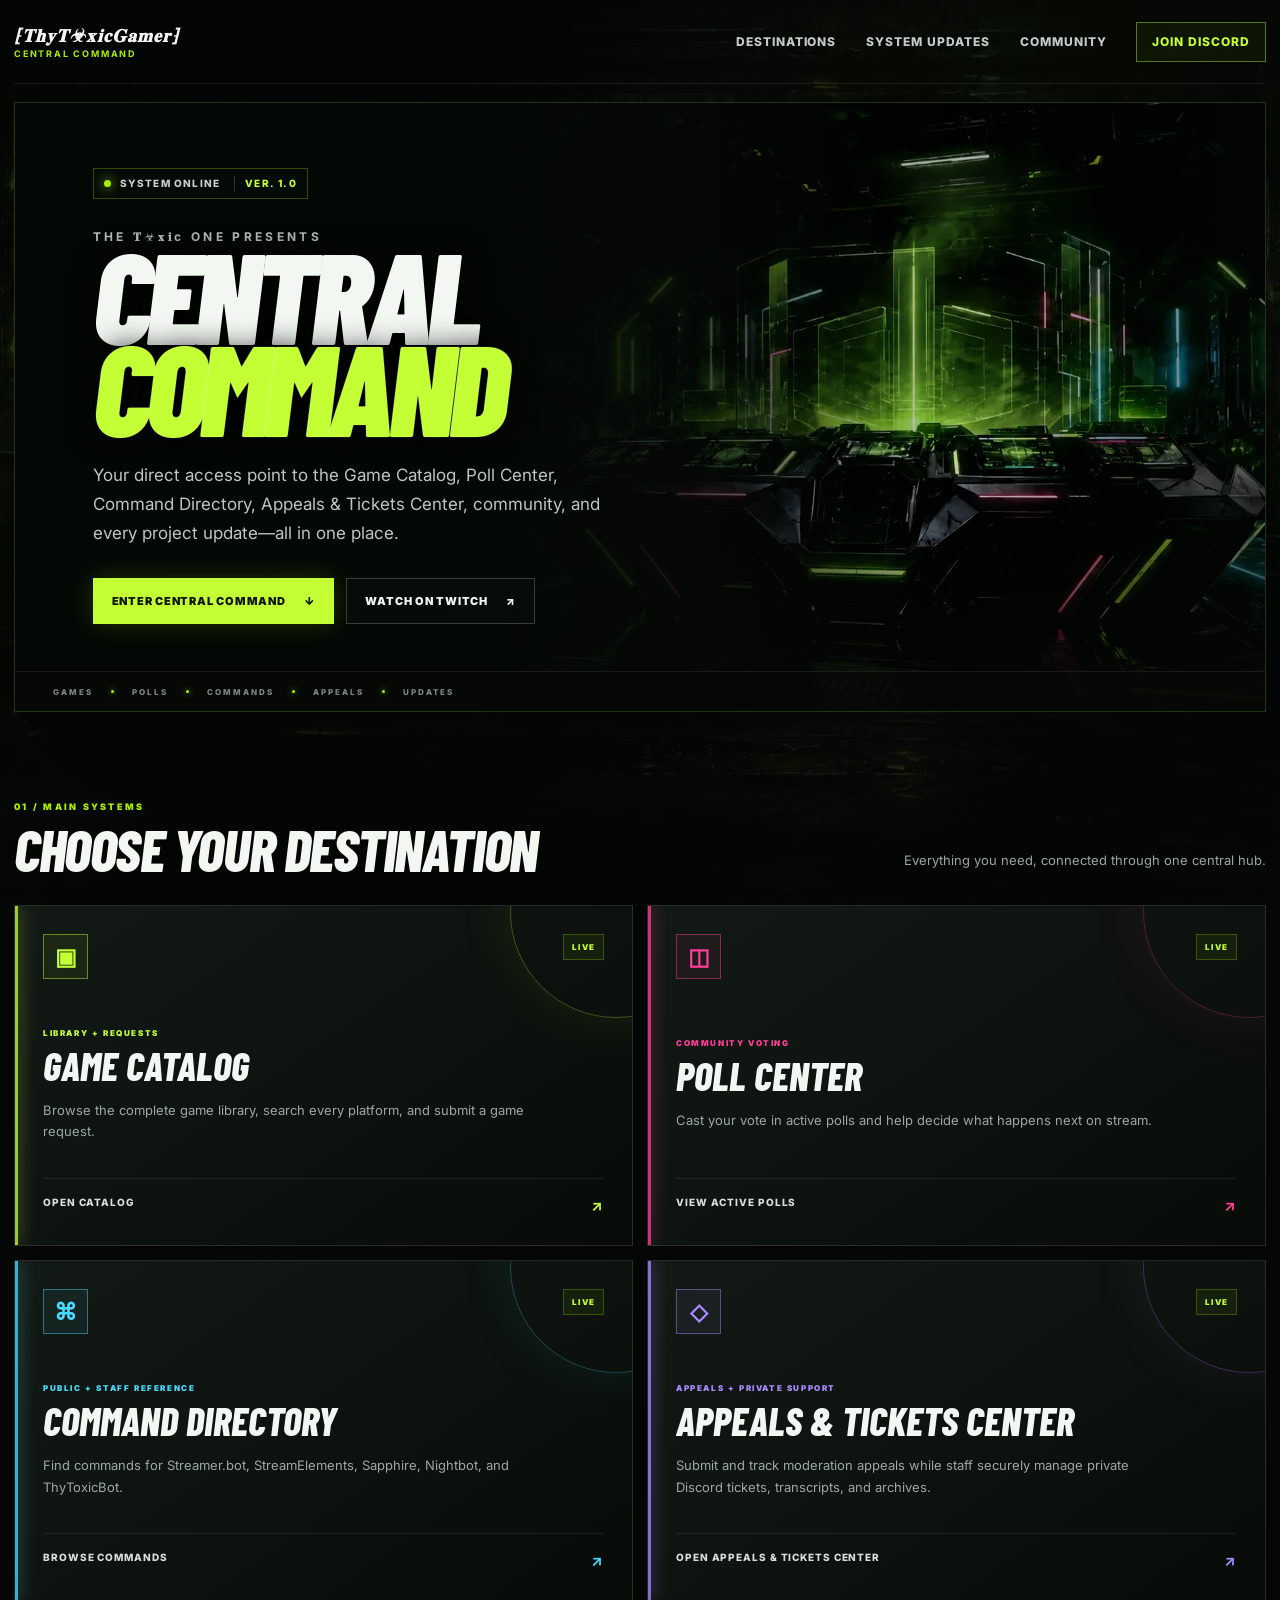
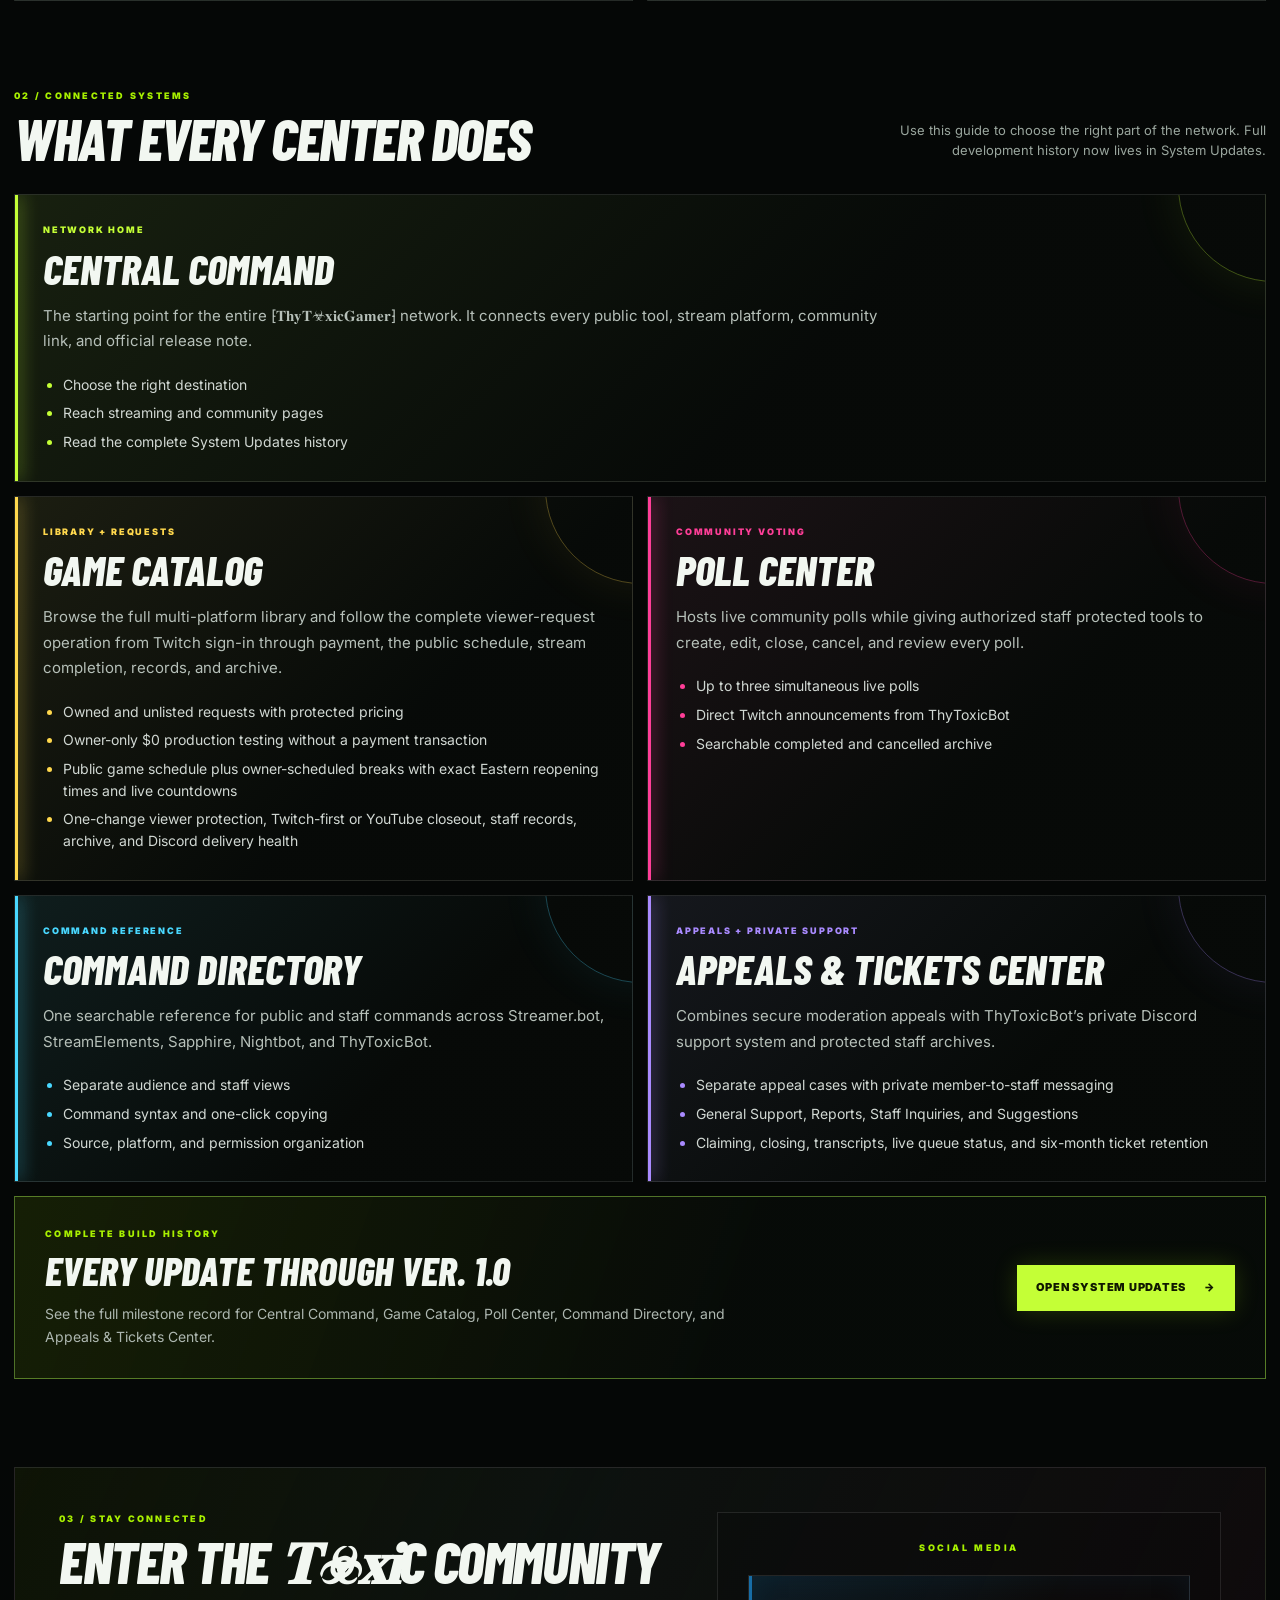
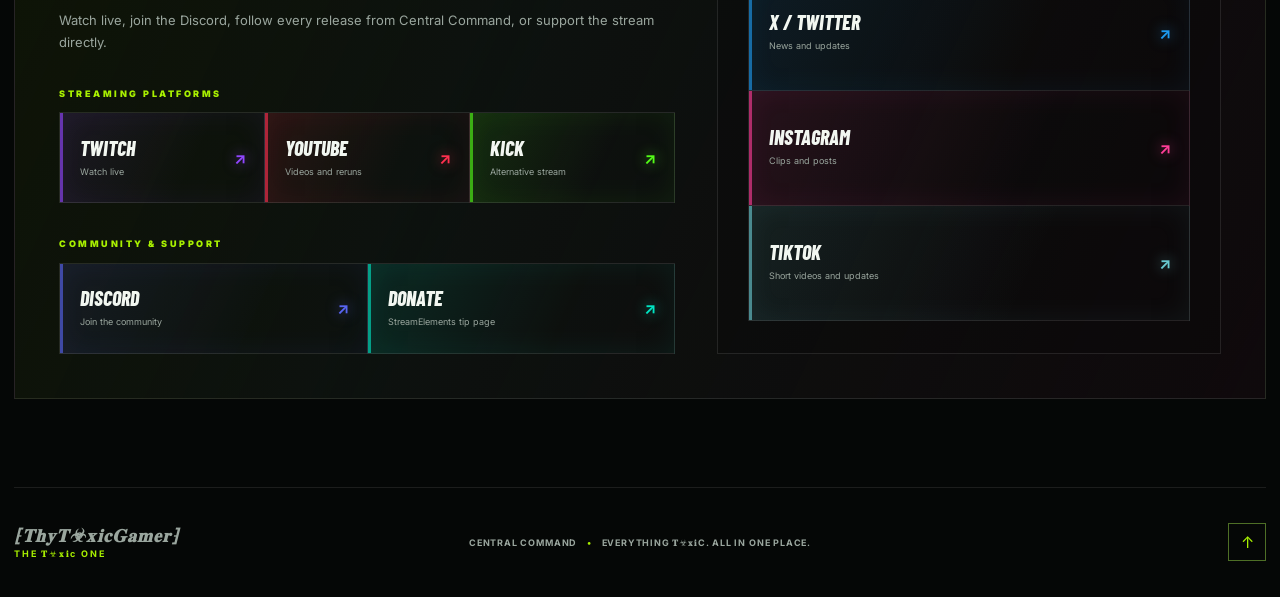
==== commit 1277368b: "Rename and describe Appeals and Tickets Center" ====
--- a/index.html
+++ b/index.html
@@ -49,7 +49,7 @@
           <div class="eyebrow"><span class="pulse-dot"></span> System online <span>Ver. 1.0</span></div>
           <p class="hero-kicker">THE 𝐓☣︎𝐱𝐢c ONE PRESENTS</p>
           <h1 id="hero-title">CENTRAL<br><em>COMMAND</em></h1>
-          <p class="hero-summary">Your direct access point to the Game Catalog, Poll Center, Command Directory, Appeals Center, community, and every project update—all in one place.</p>
+          <p class="hero-summary">Your direct access point to the Game Catalog, Poll Center, Command Directory, Appeals &amp; Tickets Center, community, and every project update—all in one place.</p>
           <div class="hero-actions">
             <a class="button button-primary" href="#destinations">Enter Central Command <span aria-hidden="true">↓</span></a>
             <a class="button button-secondary" href="https://www.twitch.tv/thytoxicgamer" target="_blank" rel="noopener noreferrer">Watch on Twitch <span aria-hidden="true">↗</span></a>
@@ -115,11 +115,11 @@
               <span class="status status-live">Live</span>
             </div>
             <div class="card-copy">
-              <p class="card-label">MODERATION SUPPORT</p>
-              <h3>Appeals Center</h3>
-              <p>Submit an individual or universal appeal, track every case, and review staff decisions securely.</p>
-            </div>
-            <span class="card-action">Open Appeals Center <b aria-hidden="true">↗</b></span>
+              <p class="card-label">APPEALS + PRIVATE SUPPORT</p>
+              <h3>Appeals &amp; Tickets Center</h3>
+              <p>Submit and track moderation appeals while staff securely manage private Discord tickets, transcripts, and archives.</p>
+            </div>
+            <span class="card-action">Open Appeals &amp; Tickets Center <b aria-hidden="true">↗</b></span>
           </a>
         </div>
       </section>
@@ -181,13 +181,13 @@
           </article>
 
           <article class="system-card appeals-system">
-            <p class="system-label">Moderation Support</p>
-            <h3>Appeals Center</h3>
-            <p>Provides a private path to submit and track individual or Universal Appeals, with a protected workspace for staff decisions and records.</p>
-            <ul>
-              <li>Separate cases for every platform and action</li>
-              <li>Applicant status updates and decisions</li>
-              <li>Protected staff review, archive, and Discord logs</li>
+            <p class="system-label">Appeals + Private Support</p>
+            <h3>Appeals &amp; Tickets Center</h3>
+            <p>Combines secure moderation appeals with ThyToxicBot’s private Discord support system and protected staff archives.</p>
+            <ul>
+              <li>Separate appeal cases with private member-to-staff messaging</li>
+              <li>General Support, Reports, Staff Inquiries, and Suggestions</li>
+              <li>Claiming, closing, transcripts, live queue status, and six-month ticket retention</li>
             </ul>
           </article>
         </div>
@@ -196,7 +196,7 @@
           <div>
             <p class="section-number">COMPLETE BUILD HISTORY</p>
             <h3>Every update through Ver. 1.0</h3>
-            <p>See the full milestone record for Central Command, Game Catalog, Poll Center, Command Directory, and Appeals Center.</p>
+            <p>See the full milestone record for Central Command, Game Catalog, Poll Center, Command Directory, and Appeals &amp; Tickets Center.</p>
           </div>
           <a class="button button-primary" href="updates.html">Open System Updates <span aria-hidden="true">→</span></a>
         </div>
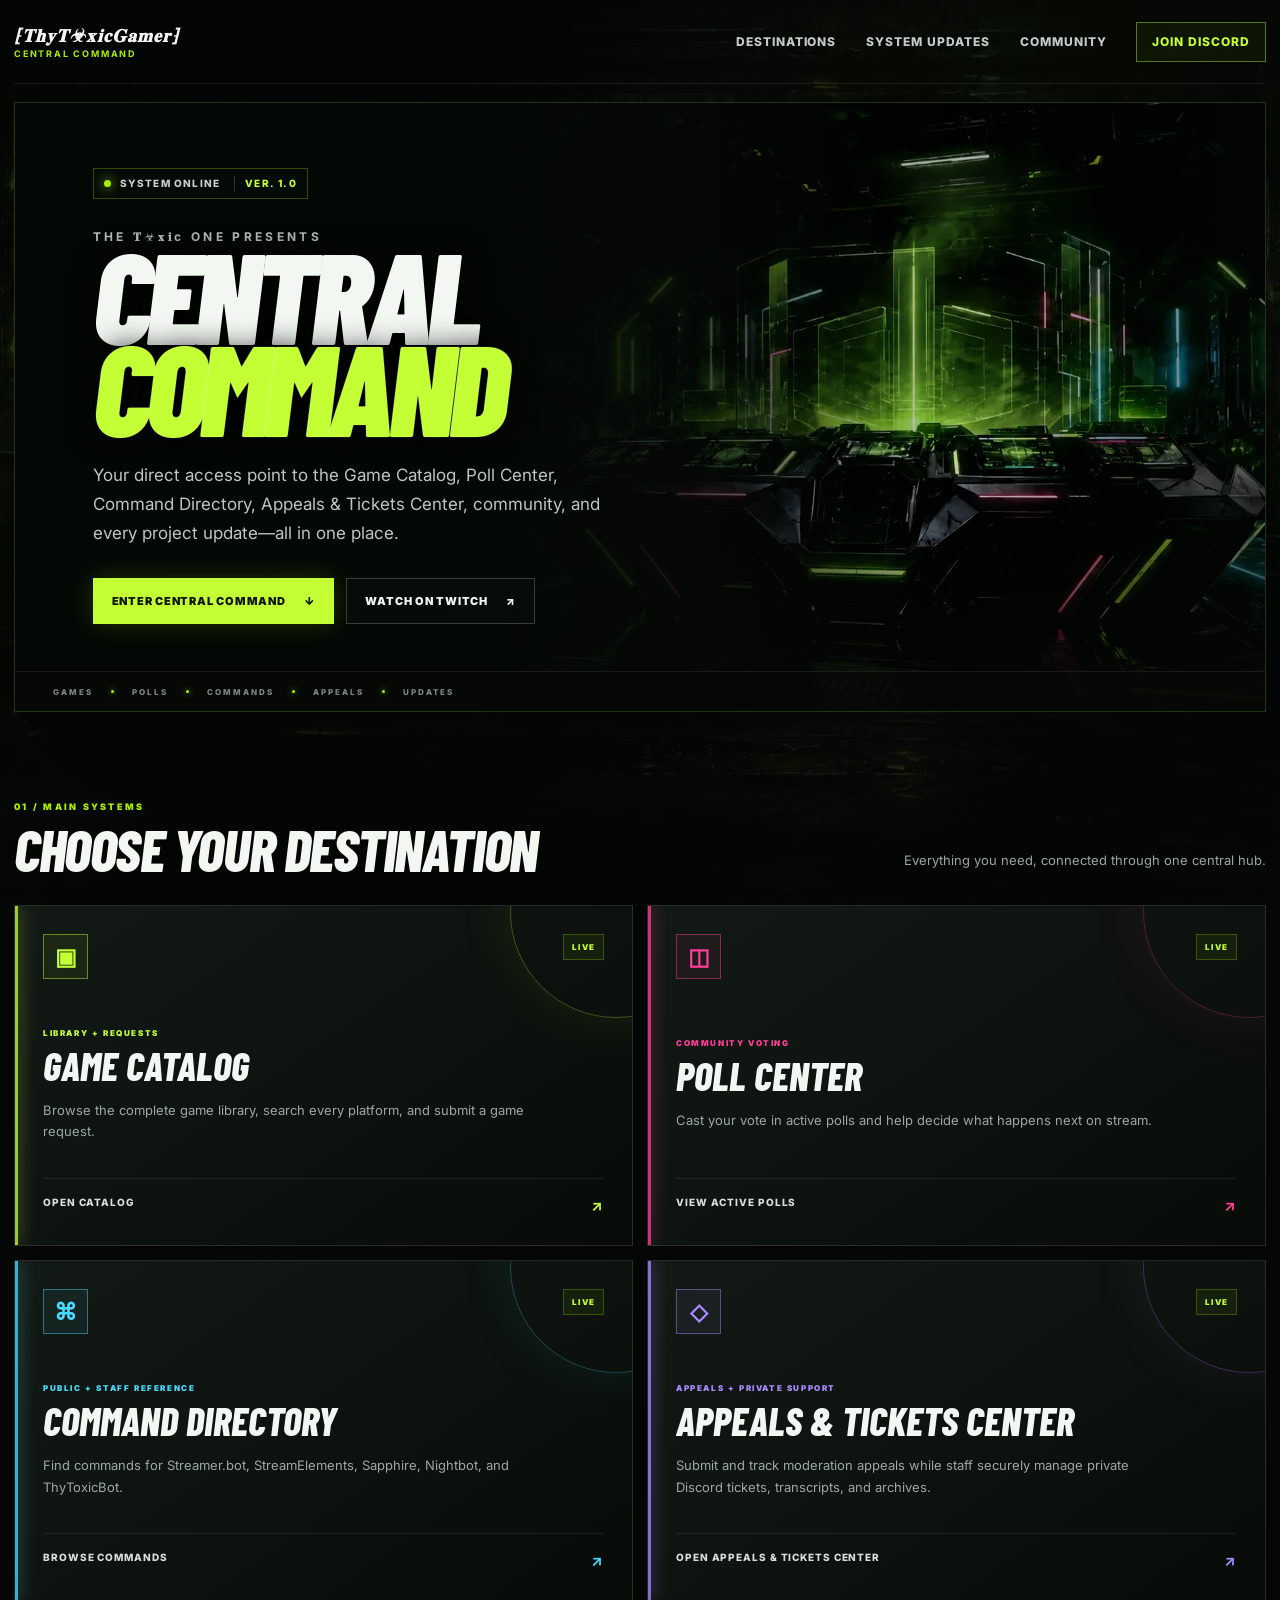
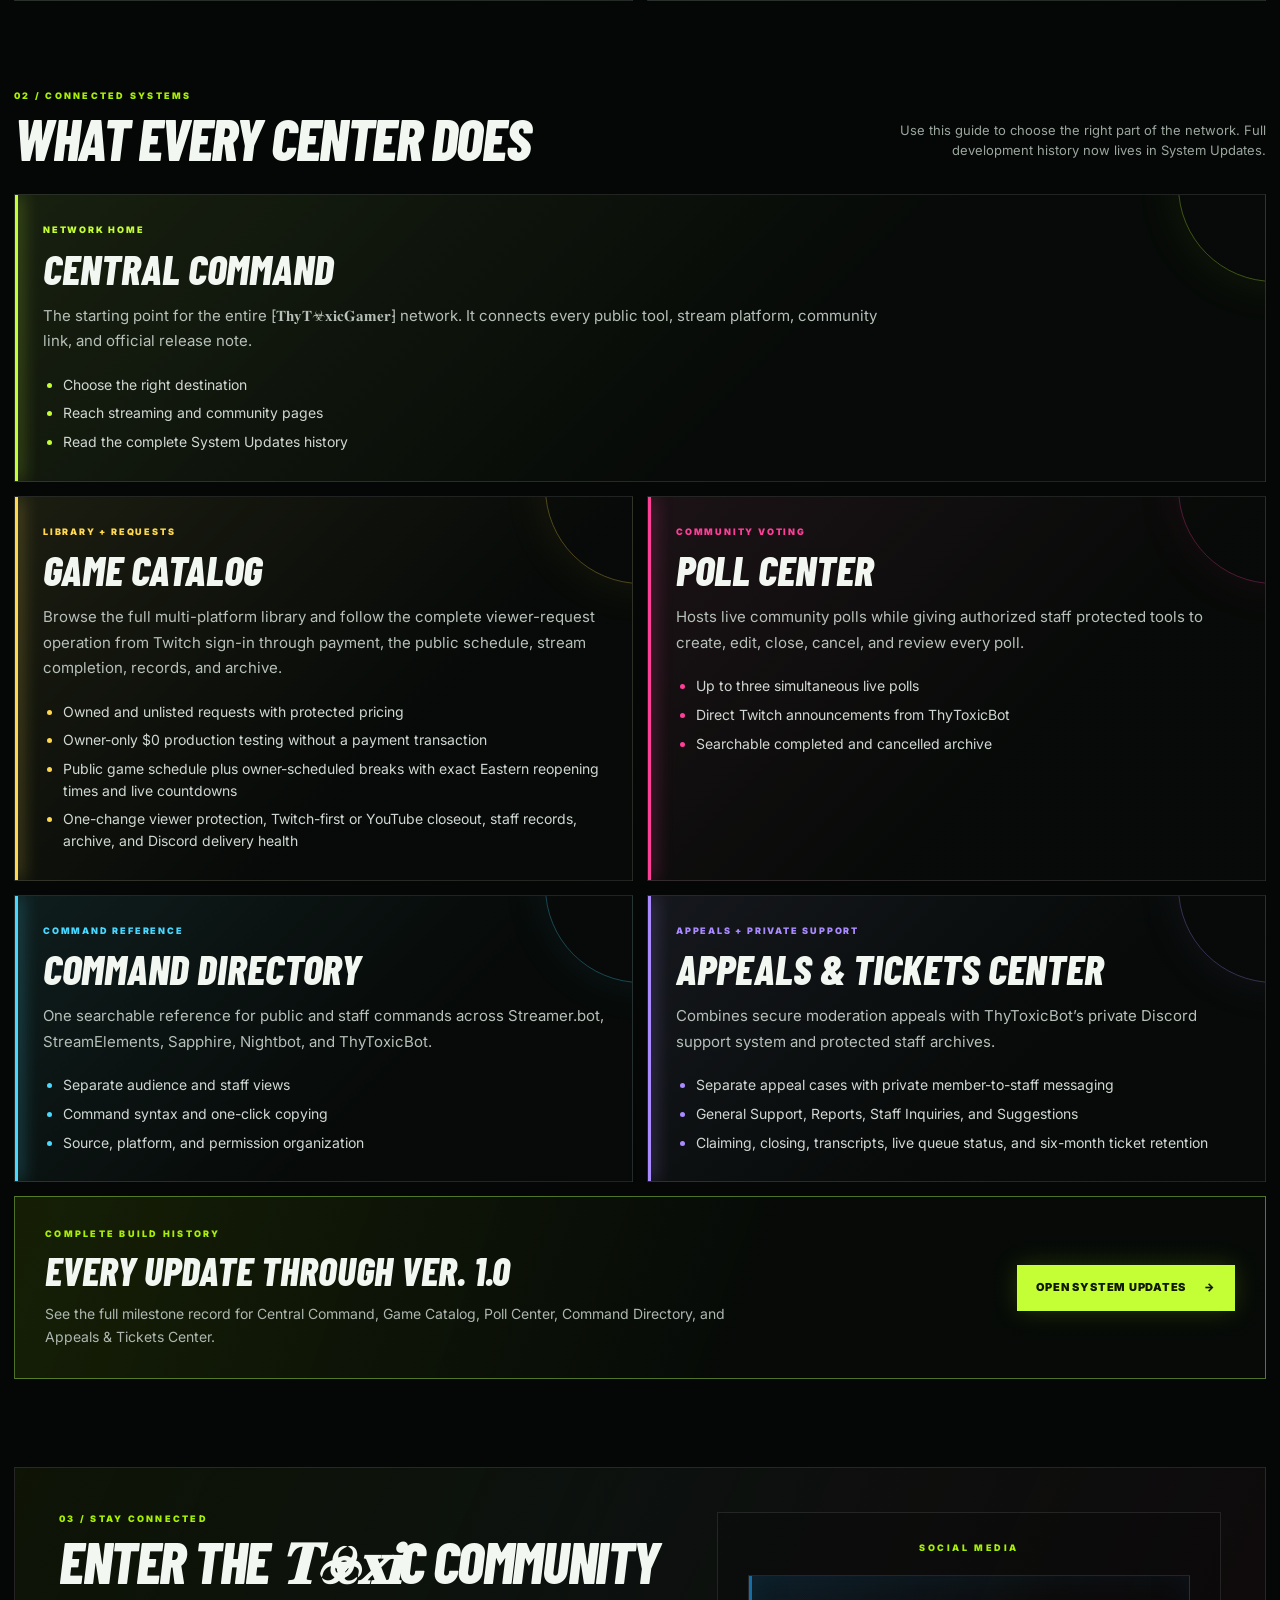
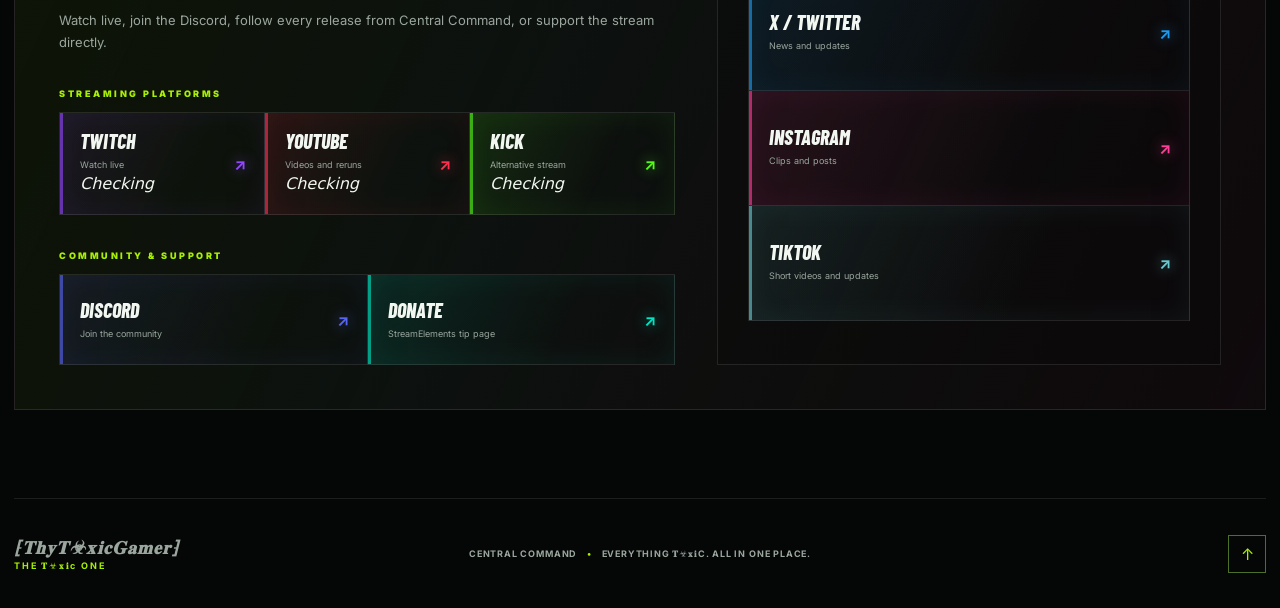
==== commit 887a153a: "Add live status indicators to streaming platforms" ====
--- a/index.html
+++ b/index.html
@@ -214,9 +214,9 @@
             <section class="community-group" aria-labelledby="streaming-platforms-title">
               <h3 class="community-group-title" id="streaming-platforms-title">Streaming Platforms</h3>
               <div class="community-links platform-links">
-                <a href="https://www.twitch.tv/thytoxicgamer" target="_blank" rel="noopener noreferrer"><span>Twitch</span><small>Watch live</small><b aria-hidden="true">↗</b></a>
-                <a href="https://www.youtube.com/@ThyToxicGamer" target="_blank" rel="noopener noreferrer"><span>YouTube</span><small>Videos and reruns</small><b aria-hidden="true">↗</b></a>
-                <a href="https://kick.com/thytoxicgamer" target="_blank" rel="noopener noreferrer"><span>Kick</span><small>Alternative stream</small><b aria-hidden="true">↗</b></a>
+                <a class="platform-card" data-live-platform="twitch" href="https://www.twitch.tv/thytoxicgamer" target="_blank" rel="noopener noreferrer"><span>Twitch</span><small>Watch live</small><i class="platform-status" aria-label="Twitch status"><u></u><em>Checking</em></i><b aria-hidden="true">↗</b></a>
+                <a class="platform-card" data-live-platform="youtube" href="https://www.youtube.com/@ThyToxicGamer" target="_blank" rel="noopener noreferrer"><span>YouTube</span><small>Videos and reruns</small><i class="platform-status" aria-label="YouTube status"><u></u><em>Checking</em></i><b aria-hidden="true">↗</b></a>
+                <a class="platform-card" data-live-platform="kick" href="https://kick.com/thytoxicgamer" target="_blank" rel="noopener noreferrer"><span>Kick</span><small>Alternative stream</small><i class="platform-status" aria-label="Kick status"><u></u><em>Checking</em></i><b aria-hidden="true">↗</b></a>
               </div>
             </section>
 
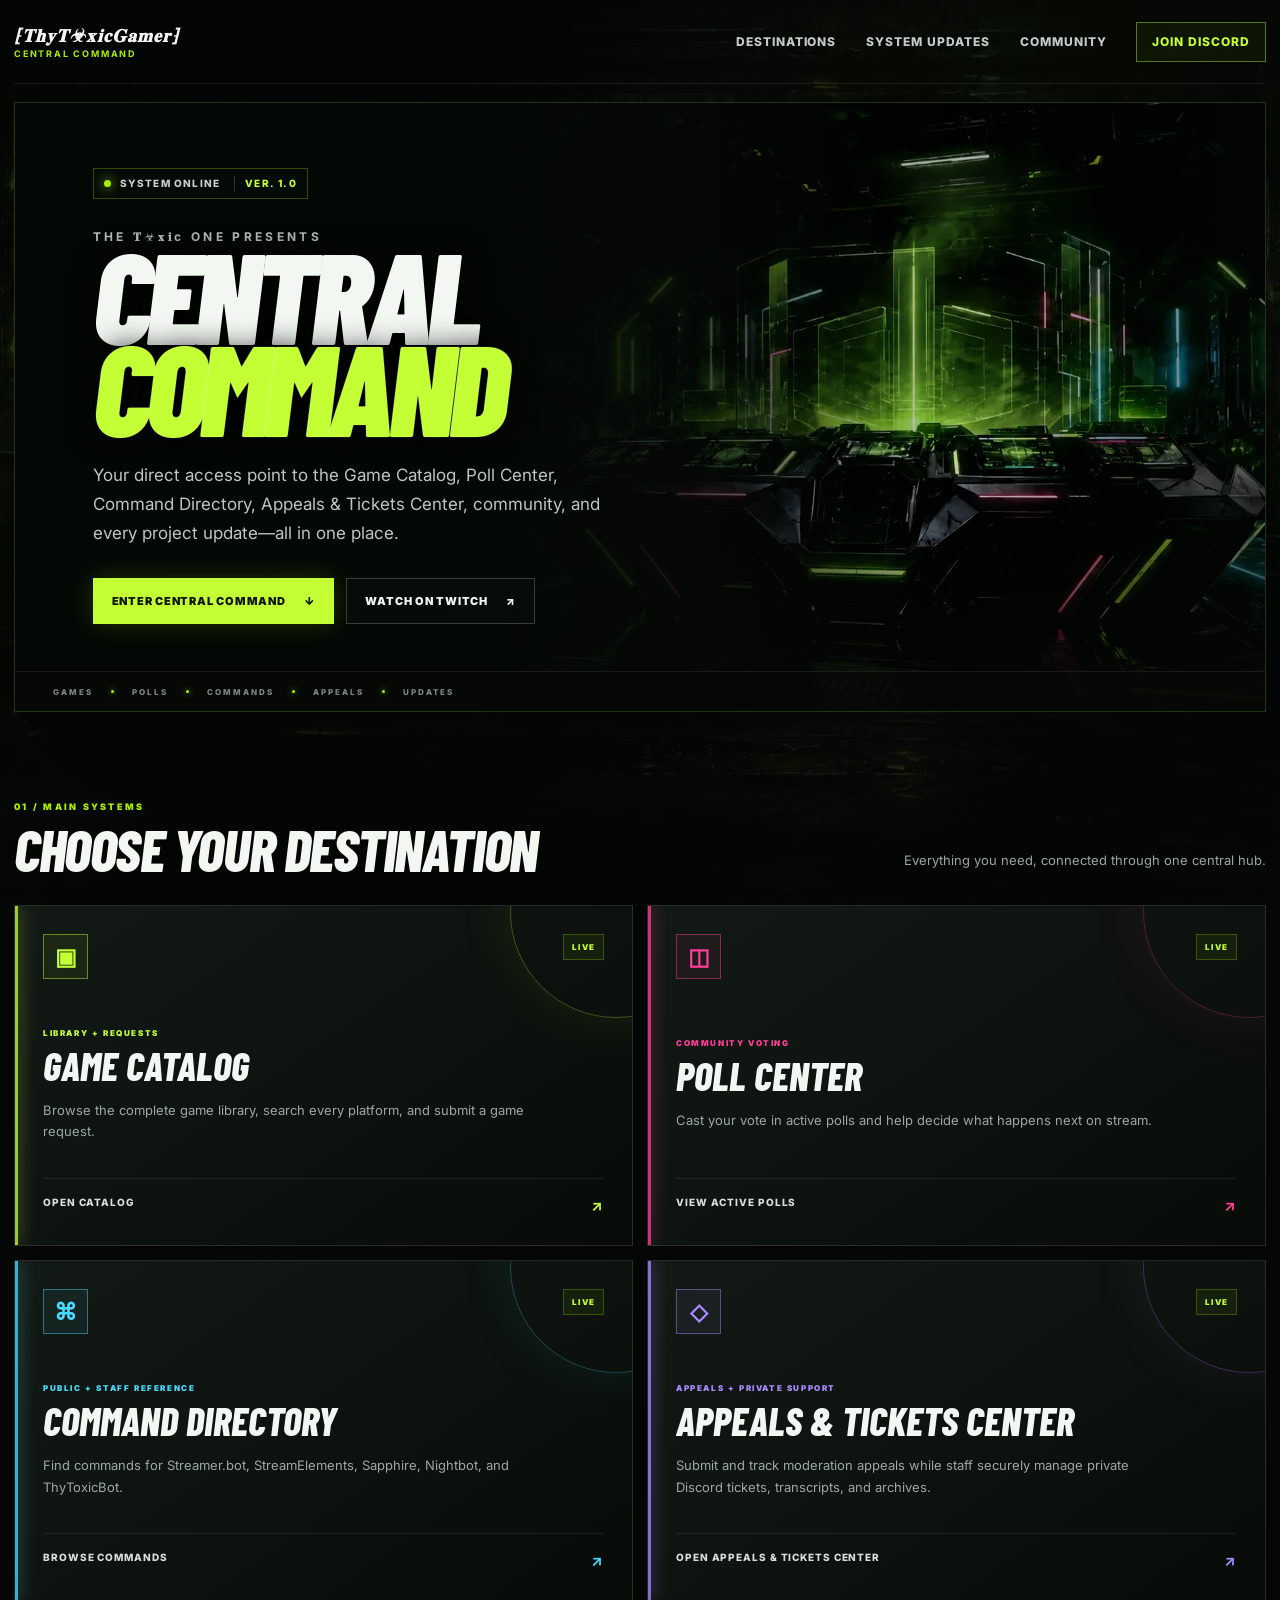
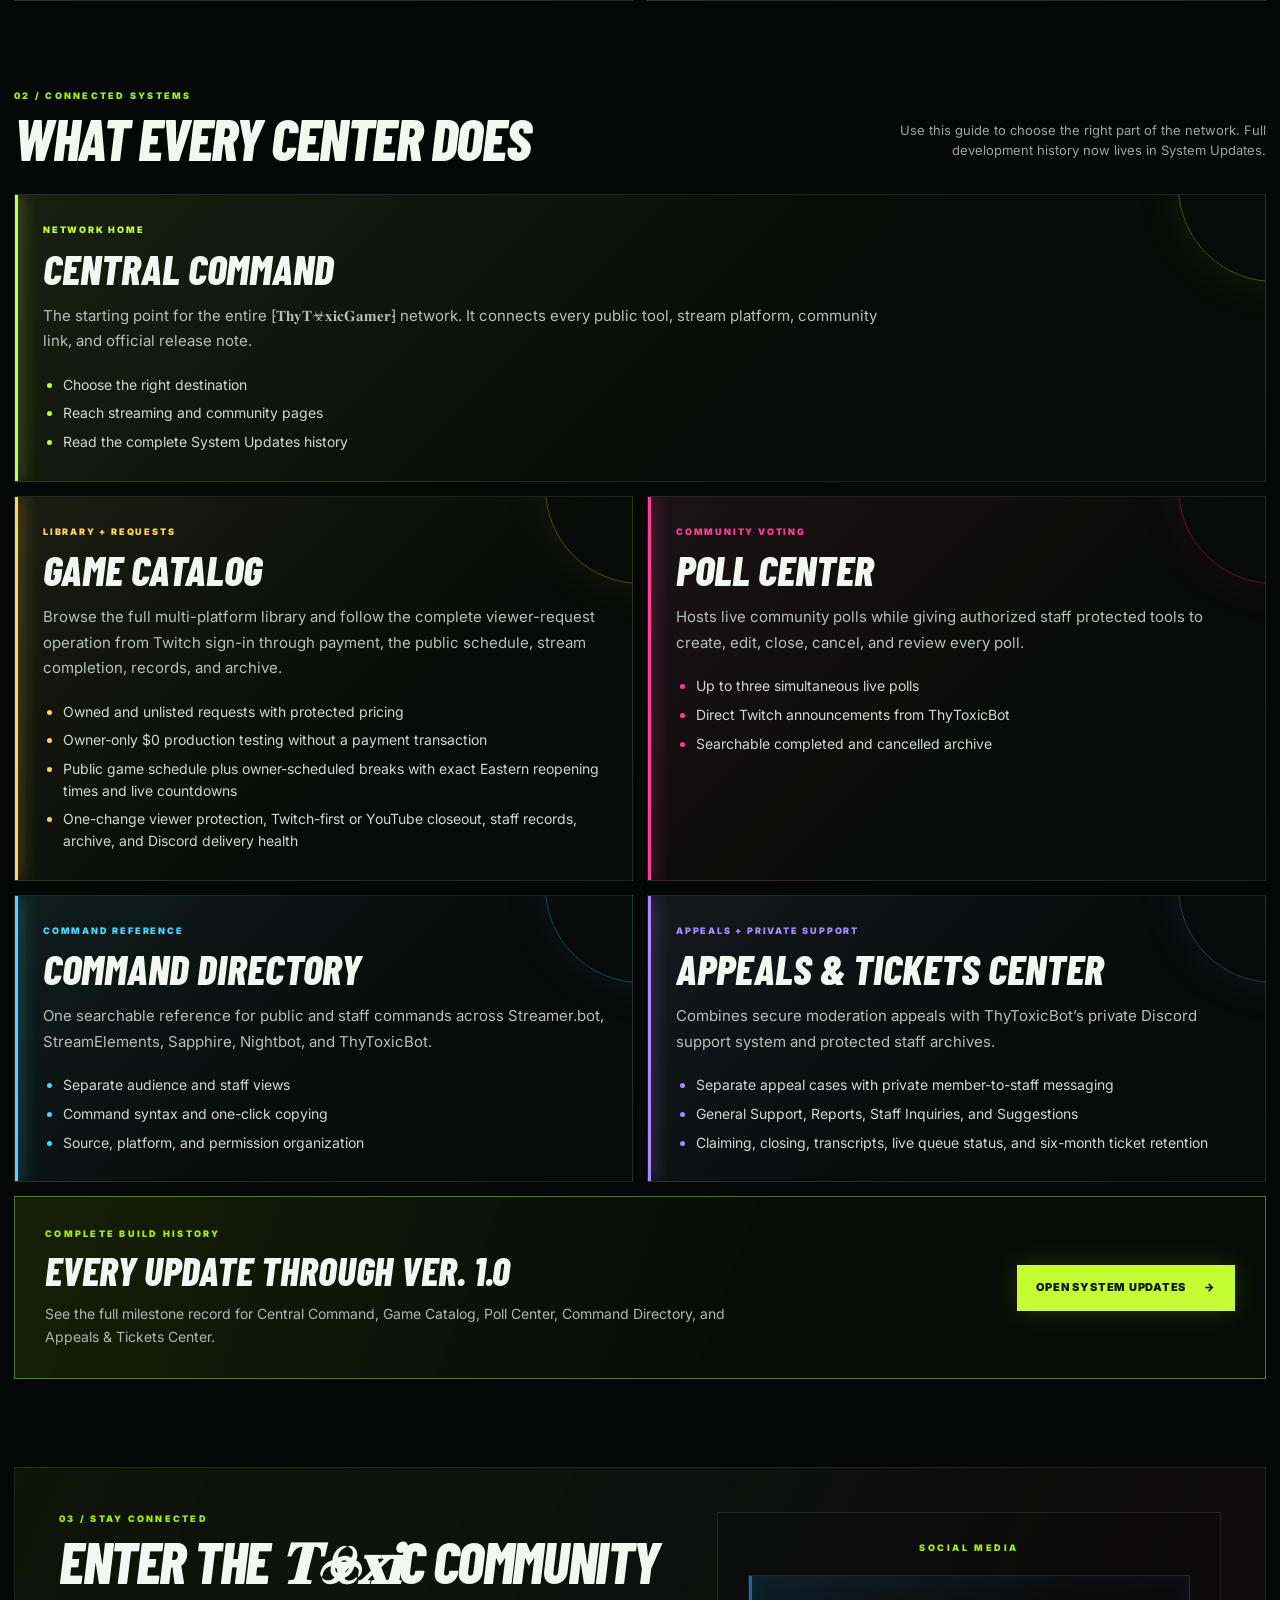
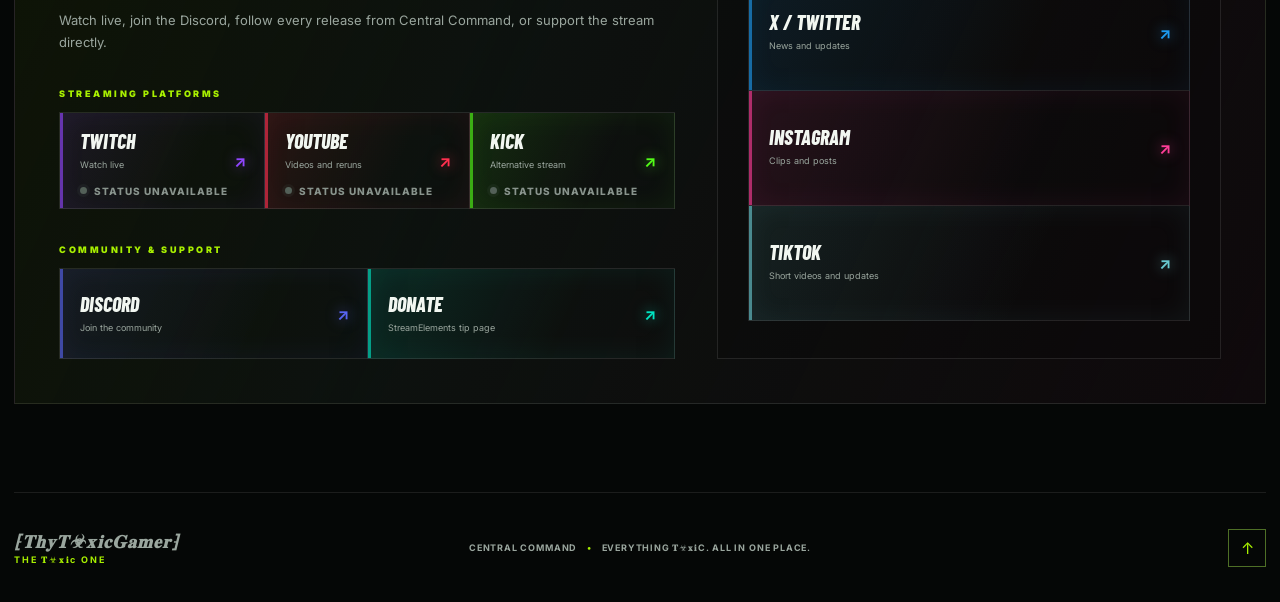
==== commit db8453a8: "Refresh Central Command live status assets" ====
--- a/index.html
+++ b/index.html
@@ -18,8 +18,8 @@
   <link rel="preconnect" href="https://fonts.googleapis.com">
   <link rel="preconnect" href="https://fonts.gstatic.com" crossorigin>
   <link href="https://fonts.googleapis.com/css2?family=Barlow+Condensed:ital,wght@0,500;0,600;0,700;0,800;0,900;1,700&amp;family=Inter:wght@400;500;600;700;800&amp;display=swap" rel="stylesheet">
-  <link rel="stylesheet" href="styles.css?release=1.1">
-  <script src="script.js?v=1.1" defer></script>
+  <link rel="stylesheet" href="styles.css?release=1.2">
+  <script src="script.js?v=1.2" defer></script>
 </head>
 <body>
   <a class="skip-link" href="#main-content">Skip to Central Command</a>
--- a/styles.css
+++ b/styles.css
@@ -205,6 +205,14 @@
 .community-links span { font: italic 800 20px/1 var(--display); text-transform: uppercase; }
 .community-links small { margin-top: 7px; color: var(--muted); font-size: 9px; }
 .community-links b { position: absolute; right: 18px; top: 50%; color: var(--link-aura); filter: drop-shadow(0 0 7px color-mix(in srgb, var(--link-aura) 72%, transparent)); transform: translateY(-50%); }
+.platform-card { padding-bottom: 36px !important; }
+.platform-status { position: absolute; left: 20px; bottom: 12px; display: inline-flex; align-items: center; gap: 7px; color: #89948d; font: 800 10px/1 var(--body); letter-spacing: .1em; text-transform: uppercase; }
+.platform-status u { width: 7px; height: 7px; border-radius: 50%; background: #536058; box-shadow: 0 0 0 3px rgba(83,96,88,.12); text-decoration: none; }
+.platform-status em { font-style: normal; }
+.platform-card.is-live-now { border-color: color-mix(in srgb, var(--link-aura) 78%, rgba(255,255,255,.12)); background: linear-gradient(115deg, color-mix(in srgb, var(--link-aura) 25%, transparent), color-mix(in srgb, var(--link-aura) 5%, transparent) 75%); box-shadow: inset 3px 0 0 var(--link-aura), inset 0 0 44px color-mix(in srgb, var(--link-aura) 18%, transparent), 0 0 28px color-mix(in srgb, var(--link-aura) 32%, transparent); }
+.platform-card.is-live-now .platform-status { color: var(--link-aura); }
+.platform-card.is-live-now .platform-status u { background: var(--link-aura); box-shadow: 0 0 7px var(--link-aura), 0 0 16px color-mix(in srgb, var(--link-aura) 70%, transparent); animation: live-platform-pulse 1.6s ease-in-out infinite; }
+@keyframes live-platform-pulse { 0%, 100% { opacity: .7; transform: scale(.85); } 50% { opacity: 1; transform: scale(1.2); } }
 
 .site-footer { min-height: 110px; display: grid; grid-template-columns: 1fr auto 1fr; align-items: center; gap: 20px; border-top: 1px solid rgba(255,255,255,.09); color: var(--muted); }
 .footer-brand { display: flex; align-items: center; gap: 11px; }
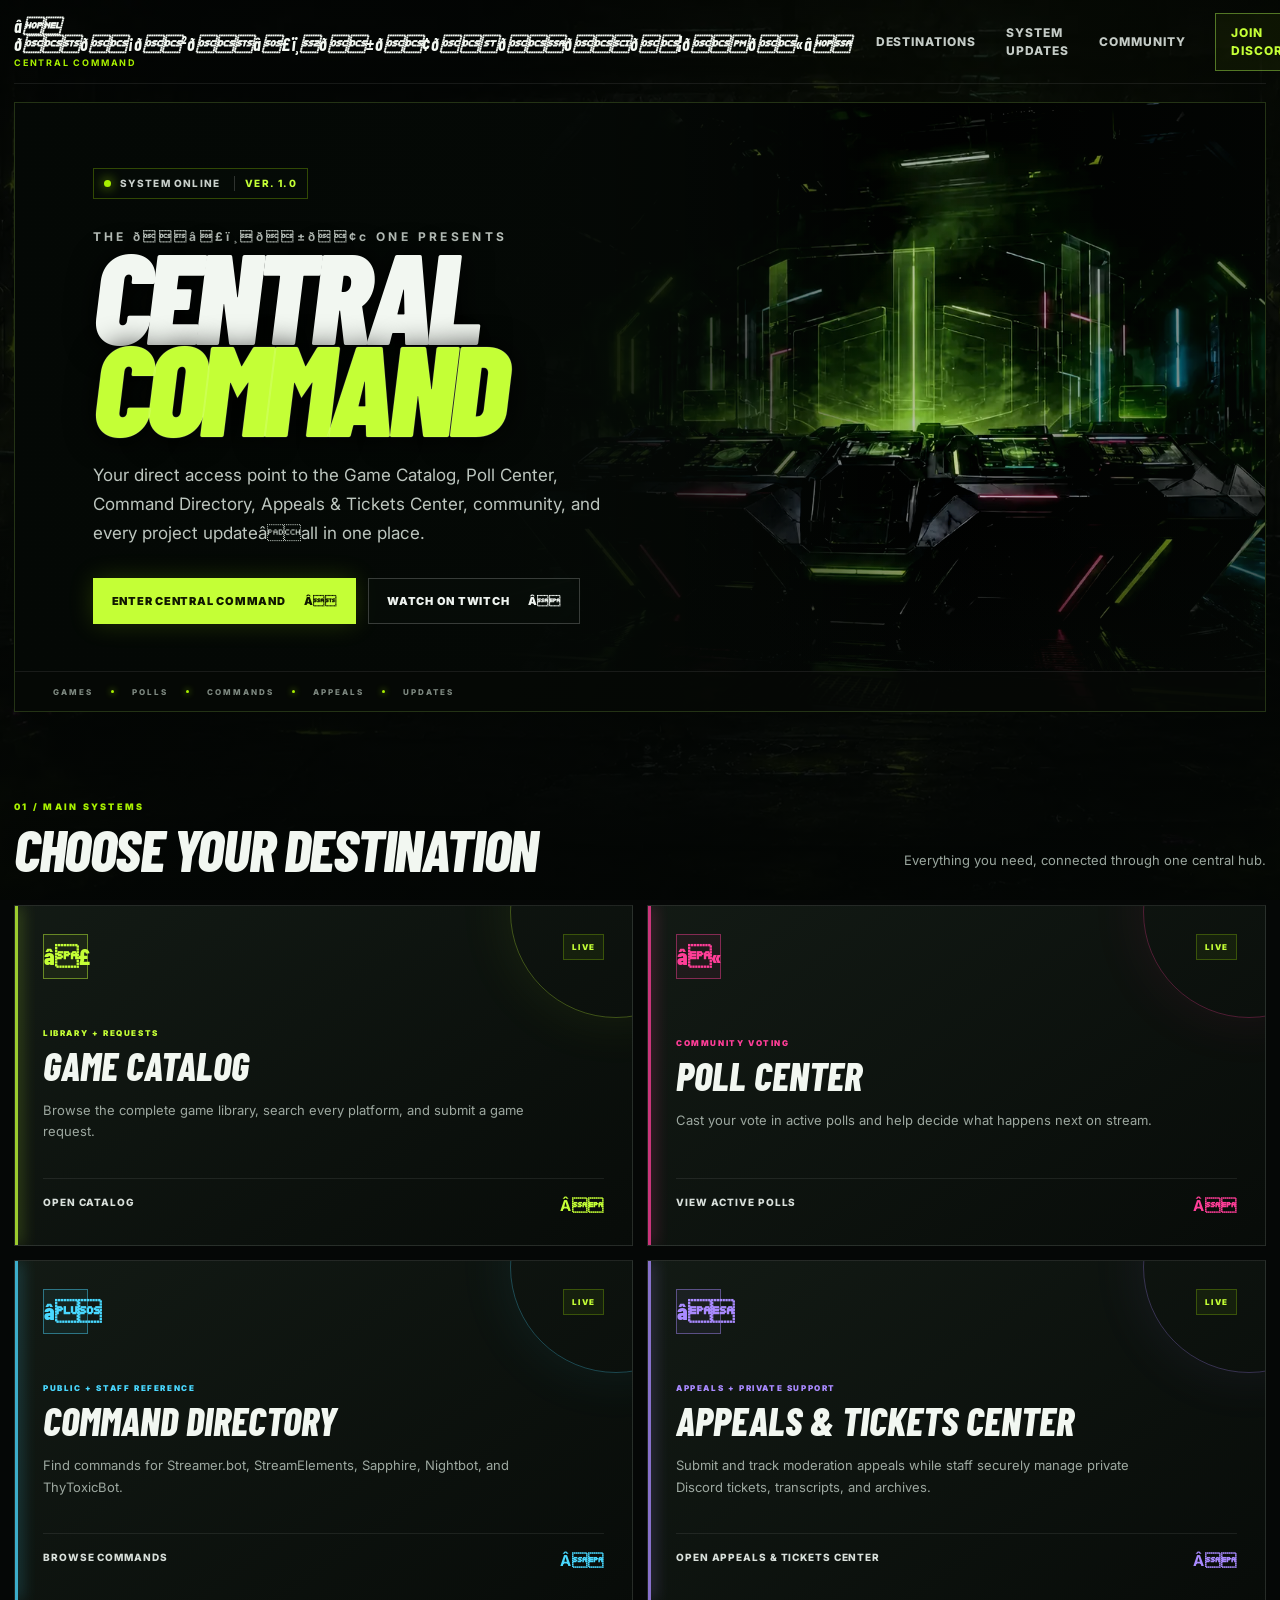
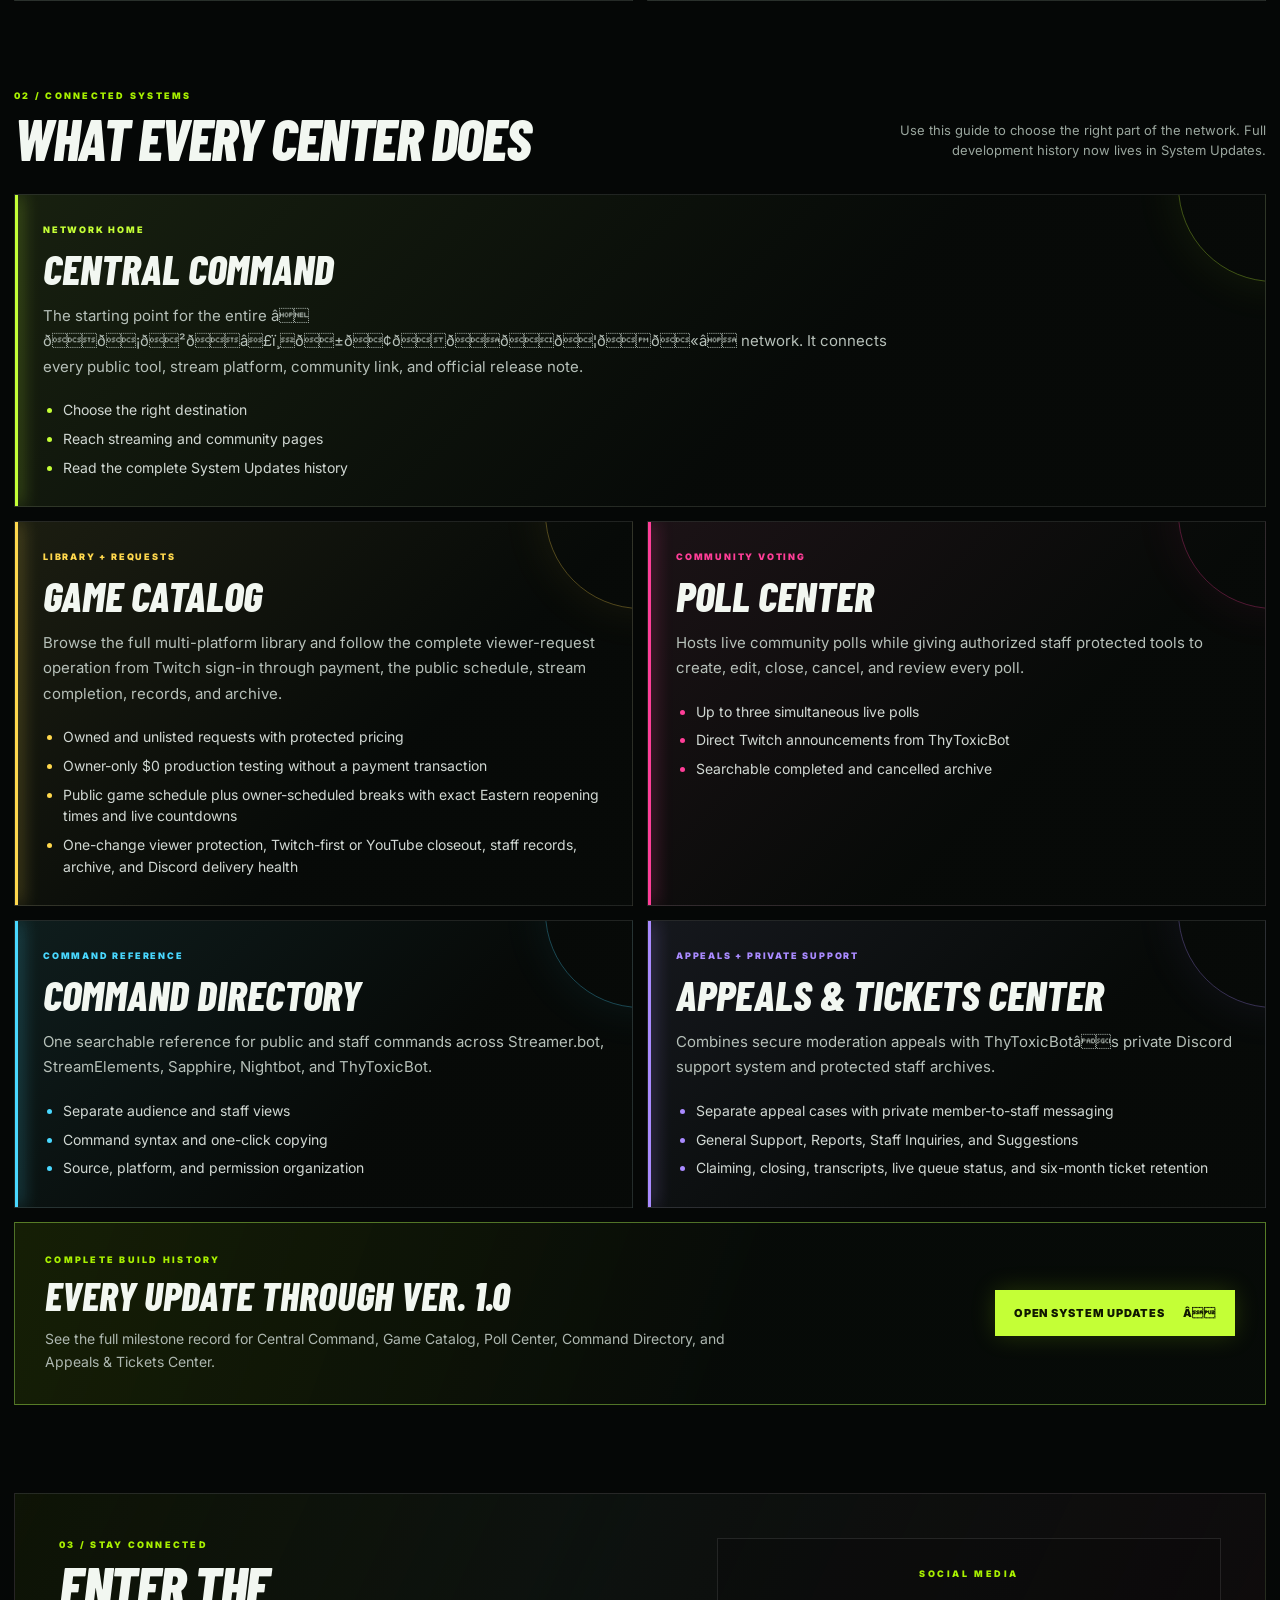
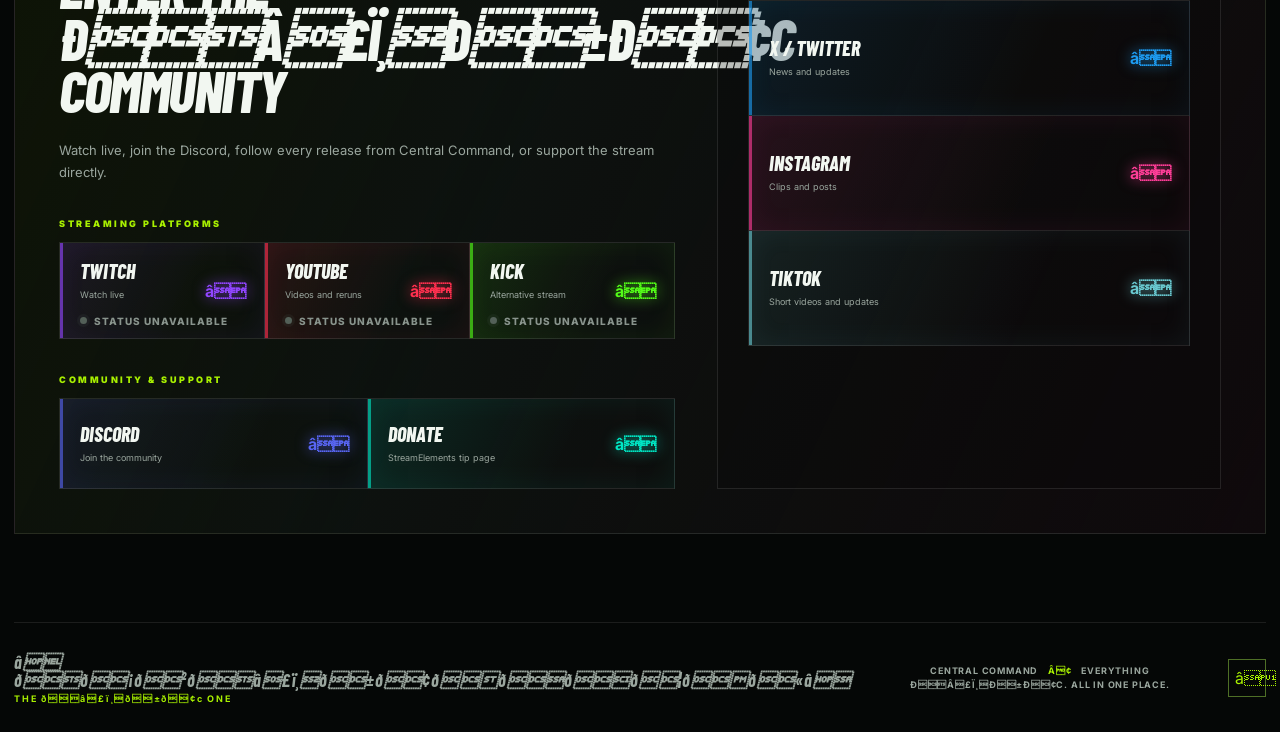
==== commit e0a7e565: "Update meta tags and text for encoding changes" ====
--- a/index.html
+++ b/index.html
@@ -4,31 +4,37 @@
   <meta charset="utf-8">
   <meta name="viewport" content="width=device-width, initial-scale=1">
   <meta name="theme-color" content="#070a08">
-  <meta name="description" content="⁅𝐓𝐡𝐲𝐓☣︎𝐱𝐢𝐜𝐆𝐚𝐦𝐞𝐫⁆ Central Command brings the Game Catalog, Poll Center, Command Directory, Discord, stream links, and future community tools together in one place.">
-  <meta property="og:title" content="⁅𝐓𝐡𝐲𝐓☣︎𝐱𝐢𝐜𝐆𝐚𝐦𝐞𝐫⁆ Central Command">
-  <meta property="og:description" content="Everything 𝐓☣︎𝐱𝐢c. All in One Place.">
+  <meta name="description" content="â+ðð¡ð²ðâ£ï¸ð±ð¢ðððð¦ðð«â Central Command brings the Game Catalog, Poll Center, Command Directory, Discord, stream links, and future community tools together in one place.">
+  <meta property="og:title" content="â+ðð¡ð²ðâ£ï¸ð±ð¢ðððð¦ðð«â Central Command">
+  <meta property="og:description" content="Everything ðâ£ï¸ð±ð¢c. All in One Place.">
   <meta property="og:type" content="website">
   <meta property="og:url" content="https://thy-toxic-gamer.github.io/central-command/">
   <meta property="og:image" content="https://thy-toxic-gamer.github.io/central-command/assets/central-command-banner.webp">
   <meta name="twitter:card" content="summary_large_image">
-  <meta name="twitter:title" content="⁅𝐓𝐡𝐲𝐓☣︎𝐱𝐢𝐜𝐆𝐚𝐦𝐞𝐫⁆ Central Command">
-  <meta name="twitter:description" content="Everything 𝐓☣︎𝐱𝐢c. All in One Place.">
+  <meta name="twitter:title" content="â+ðð¡ð²ðâ£ï¸ð±ð¢ðððð¦ðð«â Central Command">
+  <meta name="twitter:description" content="Everything ðâ£ï¸ð±ð¢c. All in One Place.">
   <meta name="twitter:image" content="https://thy-toxic-gamer.github.io/central-command/assets/central-command-banner.webp">
-  <title>⁅𝐓𝐡𝐲𝐓☣︎𝐱𝐢𝐜𝐆𝐚𝐦𝐞𝐫⁆ Central Command</title>
+  <title>â+ðð¡ð²ðâ£ï¸ð±ð¢ðððð¦ðð«â Central Command</title>
   <link rel="preconnect" href="https://fonts.googleapis.com">
   <link rel="preconnect" href="https://fonts.gstatic.com" crossorigin>
   <link href="https://fonts.googleapis.com/css2?family=Barlow+Condensed:ital,wght@0,500;0,600;0,700;0,800;0,900;1,700&amp;family=Inter:wght@400;500;600;700;800&amp;display=swap" rel="stylesheet">
-  <link rel="stylesheet" href="styles.css?release=1.2">
-  <script src="script.js?v=1.2" defer></script>
+  <link rel="stylesheet" href="styles.css?release=1.3">
+  <script src="script.js?v=1.3" defer></script>
 </head>
 <body>
   <a class="skip-link" href="#main-content">Skip to Central Command</a>
 
   <div class="page-shell">
     <header class="site-header" aria-label="Central Command header">
-      <a class="brand" href="#top" aria-label="⁅𝐓𝐡𝐲𝐓☣︎𝐱𝐢𝐜𝐆𝐚𝐦𝐞𝐫⁆ Central Command home">
+      <a class="brand" href="#top" aria-label="â+ðð¡ð²ðâ£ï¸ð±ð¢ðððð¦ðð«â Central Command home">
         <span class="brand-copy">
-          <strong>⁅𝐓𝐡𝐲𝐓☣︎𝐱𝐢𝐜𝐆𝐚𝐦𝐞𝐫⁆</strong>
+          <strong>â+ðð¡ð²ðâ£ï¸ð±ð¢ðððð¦ðð«â</strong>
           <small>CENTRAL COMMAND</small>
         </span>
       </a>
@@ -47,12 +53,12 @@
         <div class="hero-overlay"></div>
         <div class="hero-content">
           <div class="eyebrow"><span class="pulse-dot"></span> System online <span>Ver. 1.0</span></div>
-          <p class="hero-kicker">THE 𝐓☣︎𝐱𝐢c ONE PRESENTS</p>
+          <p class="hero-kicker">THE ðâ£ï¸ð±ð¢c ONE PRESENTS</p>
           <h1 id="hero-title">CENTRAL<br><em>COMMAND</em></h1>
-          <p class="hero-summary">Your direct access point to the Game Catalog, Poll Center, Command Directory, Appeals &amp; Tickets Center, community, and every project update—all in one place.</p>
+          <p class="hero-summary">Your direct access point to the Game Catalog, Poll Center, Command Directory, Appeals &amp; Tickets Center, community, and every project updateâall in one place.</p>
           <div class="hero-actions">
-            <a class="button button-primary" href="#destinations">Enter Central Command <span aria-hidden="true">↓</span></a>
-            <a class="button button-secondary" href="https://www.twitch.tv/thytoxicgamer" target="_blank" rel="noopener noreferrer">Watch on Twitch <span aria-hidden="true">↗</span></a>
+            <a class="button button-primary" href="#destinations">Enter Central Command <span aria-hidden="true">â</span></a>
+            <a class="button button-secondary" href="https://www.twitch.tv/thytoxicgamer" target="_blank" rel="noopener noreferrer">Watch on Twitch <span aria-hidden="true">â</span></a>
           </div>
         </div>
         <div class="hero-rail" aria-hidden="true">
@@ -72,7 +78,7 @@
         <div class="destination-grid">
           <a class="destination-card games-card" href="https://thy-toxic-gamer.github.io/Games/">
             <div class="card-topline">
-              <span class="card-icon" aria-hidden="true">▣</span>
+              <span class="card-icon" aria-hidden="true">â£</span>
               <span class="status status-live">Live</span>
             </div>
             <div class="card-copy">
@@ -80,12 +86,12 @@
               <h3>Game Catalog</h3>
               <p>Browse the complete game library, search every platform, and submit a game request.</p>
             </div>
-            <span class="card-action">Open catalog <b aria-hidden="true">↗</b></span>
+            <span class="card-action">Open catalog <b aria-hidden="true">â</b></span>
           </a>
 
           <a class="destination-card polls-card" href="https://thy-toxic-gamer.github.io/thytoxicgamer-polls/">
             <div class="card-topline">
-              <span class="card-icon" aria-hidden="true">◫</span>
+              <span class="card-icon" aria-hidden="true">â«</span>
               <span class="status status-live">Live</span>
             </div>
             <div class="card-copy">
@@ -93,12 +99,12 @@
               <h3>Poll Center</h3>
               <p>Cast your vote in active polls and help decide what happens next on stream.</p>
             </div>
-            <span class="card-action">View active polls <b aria-hidden="true">↗</b></span>
+            <span class="card-action">View active polls <b aria-hidden="true">â</b></span>
           </a>
 
           <a class="destination-card commands-card" href="https://thy-toxic-gamer.github.io/thytoxicgamer-commands/">
             <div class="card-topline">
-              <span class="card-icon" aria-hidden="true">⌘</span>
+              <span class="card-icon" aria-hidden="true">â</span>
               <span class="status status-live">Live</span>
             </div>
             <div class="card-copy">
@@ -106,12 +112,12 @@
               <h3>Command Directory</h3>
               <p>Find commands for Streamer.bot, StreamElements, Sapphire, Nightbot, and ThyToxicBot.</p>
             </div>
-            <span class="card-action">Browse commands <b aria-hidden="true">↗</b></span>
+            <span class="card-action">Browse commands <b aria-hidden="true">â</b></span>
           </a>
 
           <a class="destination-card appeals-card" href="https://thy-toxic-gamer.github.io/appeals-center/">
             <div class="card-topline">
-              <span class="card-icon" aria-hidden="true">◇</span>
+              <span class="card-icon" aria-hidden="true">â</span>
               <span class="status status-live">Live</span>
             </div>
             <div class="card-copy">
@@ -119,7 +125,7 @@
               <h3>Appeals &amp; Tickets Center</h3>
               <p>Submit and track moderation appeals while staff securely manage private Discord tickets, transcripts, and archives.</p>
             </div>
-            <span class="card-action">Open Appeals &amp; Tickets Center <b aria-hidden="true">↗</b></span>
+            <span class="card-action">Open Appeals &amp; Tickets Center <b aria-hidden="true">â</b></span>
           </a>
         </div>
       </section>
@@ -138,7 +144,8 @@
           <article class="system-card central-system">
             <p class="system-label">Network Home</p>
             <h3>Central Command</h3>
-            <p>The starting point for the entire ⁅𝐓𝐡𝐲𝐓☣︎𝐱𝐢𝐜𝐆𝐚𝐦𝐞𝐫⁆ network. It connects every public tool, stream platform, community link, and official release note.</p>
+            <p>The starting point for the entire â+ðð¡ð²ðâ£ï¸ð±ð¢ðððð¦ðð«â network. It connects every public tool, stream platform, community link, and official release note.</p>
             <ul>
               <li>Choose the right destination</li>
               <li>Reach streaming and community pages</li>
@@ -183,7 +190,7 @@
           <article class="system-card appeals-system">
             <p class="system-label">Appeals + Private Support</p>
             <h3>Appeals &amp; Tickets Center</h3>
-            <p>Combines secure moderation appeals with ThyToxicBot’s private Discord support system and protected staff archives.</p>
+            <p>Combines secure moderation appeals with ThyToxicBotâs private Discord support system and protected staff archives.</p>
             <ul>
               <li>Separate appeal cases with private member-to-staff messaging</li>
               <li>General Support, Reports, Staff Inquiries, and Suggestions</li>
@@ -198,7 +205,7 @@
             <h3>Every update through Ver. 1.0</h3>
             <p>See the full milestone record for Central Command, Game Catalog, Poll Center, Command Directory, and Appeals &amp; Tickets Center.</p>
           </div>
-          <a class="button button-primary" href="updates.html">Open System Updates <span aria-hidden="true">→</span></a>
+          <a class="button button-primary" href="updates.html">Open System Updates <span aria-hidden="true">â</span></a>
         </div>
       </section>
 
@@ -207,24 +214,24 @@
           <div class="community-main">
             <div class="community-copy">
               <p class="section-number">03 / STAY CONNECTED</p>
-              <h2 id="community-title">Enter the 𝐓☣︎𝐱𝐢c community</h2>
+              <h2 id="community-title">Enter the ðâ£ï¸ð±ð¢c community</h2>
               <p>Watch live, join the Discord, follow every release from Central Command, or support the stream directly.</p>
             </div>
 
             <section class="community-group" aria-labelledby="streaming-platforms-title">
               <h3 class="community-group-title" id="streaming-platforms-title">Streaming Platforms</h3>
               <div class="community-links platform-links">
-                <a class="platform-card" data-live-platform="twitch" href="https://www.twitch.tv/thytoxicgamer" target="_blank" rel="noopener noreferrer"><span>Twitch</span><small>Watch live</small><i class="platform-status" aria-label="Twitch status"><u></u><em>Checking</em></i><b aria-hidden="true">↗</b></a>
-                <a class="platform-card" data-live-platform="youtube" href="https://www.youtube.com/@ThyToxicGamer" target="_blank" rel="noopener noreferrer"><span>YouTube</span><small>Videos and reruns</small><i class="platform-status" aria-label="YouTube status"><u></u><em>Checking</em></i><b aria-hidden="true">↗</b></a>
-                <a class="platform-card" data-live-platform="kick" href="https://kick.com/thytoxicgamer" target="_blank" rel="noopener noreferrer"><span>Kick</span><small>Alternative stream</small><i class="platform-status" aria-label="Kick status"><u></u><em>Checking</em></i><b aria-hidden="true">↗</b></a>
+                <a class="platform-card" data-live-platform="twitch" href="https://www.twitch.tv/thytoxicgamer" target="_blank" rel="noopener noreferrer"><span>Twitch</span><small>Watch live</small><i class="platform-status" aria-label="Twitch status"><u></u><em>Checking</em></i><b aria-hidden="true">â</b></a>
+                <a class="platform-card" data-live-platform="youtube" href="https://www.youtube.com/@ThyToxicGamer" target="_blank" rel="noopener noreferrer"><span>YouTube</span><small>Videos and reruns</small><i class="platform-status" aria-label="YouTube status"><u></u><em>Checking</em></i><b aria-hidden="true">â</b></a>
+                <a class="platform-card" data-live-platform="kick" href="https://kick.com/thytoxicgamer" target="_blank" rel="noopener noreferrer"><span>Kick</span><small>Alternative stream</small><i class="platform-status" aria-label="Kick status"><u></u><em>Checking</em></i><b aria-hidden="true">â</b></a>
               </div>
             </section>
 
             <section class="community-group" aria-labelledby="community-support-title">
               <h3 class="community-group-title" id="community-support-title">Community &amp; Support</h3>
               <div class="community-links support-links">
-                <a href="https://discord.gg/RQxw6r9Mpw" target="_blank" rel="noopener noreferrer"><span>Discord</span><small>Join the community</small><b aria-hidden="true">↗</b></a>
-                <a href="https://streamelements.com/thytoxicgamer-cacd4/tip" target="_blank" rel="noopener noreferrer"><span>Donate</span><small>StreamElements tip page</small><b aria-hidden="true">↗</b></a>
+                <a href="https://discord.gg/RQxw6r9Mpw" target="_blank" rel="noopener noreferrer"><span>Discord</span><small>Join the community</small><b aria-hidden="true">â</b></a>
+                <a href="https://streamelements.com/thytoxicgamer-cacd4/tip" target="_blank" rel="noopener noreferrer"><span>Donate</span><small>StreamElements tip page</small><b aria-hidden="true">â</b></a>
               </div>
             </section>
           </div>
@@ -232,9 +239,9 @@
           <section class="community-group social-group" aria-labelledby="social-media-title">
             <h3 class="community-group-title" id="social-media-title">Social Media</h3>
             <div class="community-links social-links">
-              <a href="https://x.com/ThyToxicGamer" target="_blank" rel="noopener noreferrer"><span>X / Twitter</span><small>News and updates</small><b aria-hidden="true">↗</b></a>
-              <a href="https://www.instagram.com/thytoxicgamer/" target="_blank" rel="noopener noreferrer"><span>Instagram</span><small>Clips and posts</small><b aria-hidden="true">↗</b></a>
-              <a href="https://www.tiktok.com/@thytoxicgamer" target="_blank" rel="noopener noreferrer"><span>TikTok</span><small>Short videos and updates</small><b aria-hidden="true">↗</b></a>
+              <a href="https://x.com/ThyToxicGamer" target="_blank" rel="noopener noreferrer"><span>X / Twitter</span><small>News and updates</small><b aria-hidden="true">â</b></a>
+              <a href="https://www.instagram.com/thytoxicgamer/" target="_blank" rel="noopener noreferrer"><span>Instagram</span><small>Clips and posts</small><b aria-hidden="true">â</b></a>
+              <a href="https://www.tiktok.com/@thytoxicgamer" target="_blank" rel="noopener noreferrer"><span>TikTok</span><small>Short videos and updates</small><b aria-hidden="true">â</b></a>
             </div>
           </section>
         </div>
@@ -243,10 +250,11 @@
 
     <footer class="site-footer">
       <div class="footer-brand">
-        <div><strong>⁅𝐓𝐡𝐲𝐓☣︎𝐱𝐢𝐜𝐆𝐚𝐦𝐞𝐫⁆</strong><small>THE 𝐓☣︎𝐱𝐢c ONE</small></div>
+        <div><strong>â+ðð¡ð²ðâ£ï¸ð±ð¢ðððð¦ðð«â</strong><small>THE ðâ£ï¸ð±ð¢c ONE</small></div>
       </div>
-      <p>Central Command <span>•</span> Everything 𝐓☣︎𝐱𝐢c. All in One Place.</p>
-      <button class="back-to-top" type="button" aria-label="Back to top">↑</button>
+      <p>Central Command <span>â¢</span> Everything ðâ£ï¸ð±ð¢c. All in One Place.</p>
+      <button class="back-to-top" type="button" aria-label="Back to top">â</button>
     </footer>
   </div>
 </body>
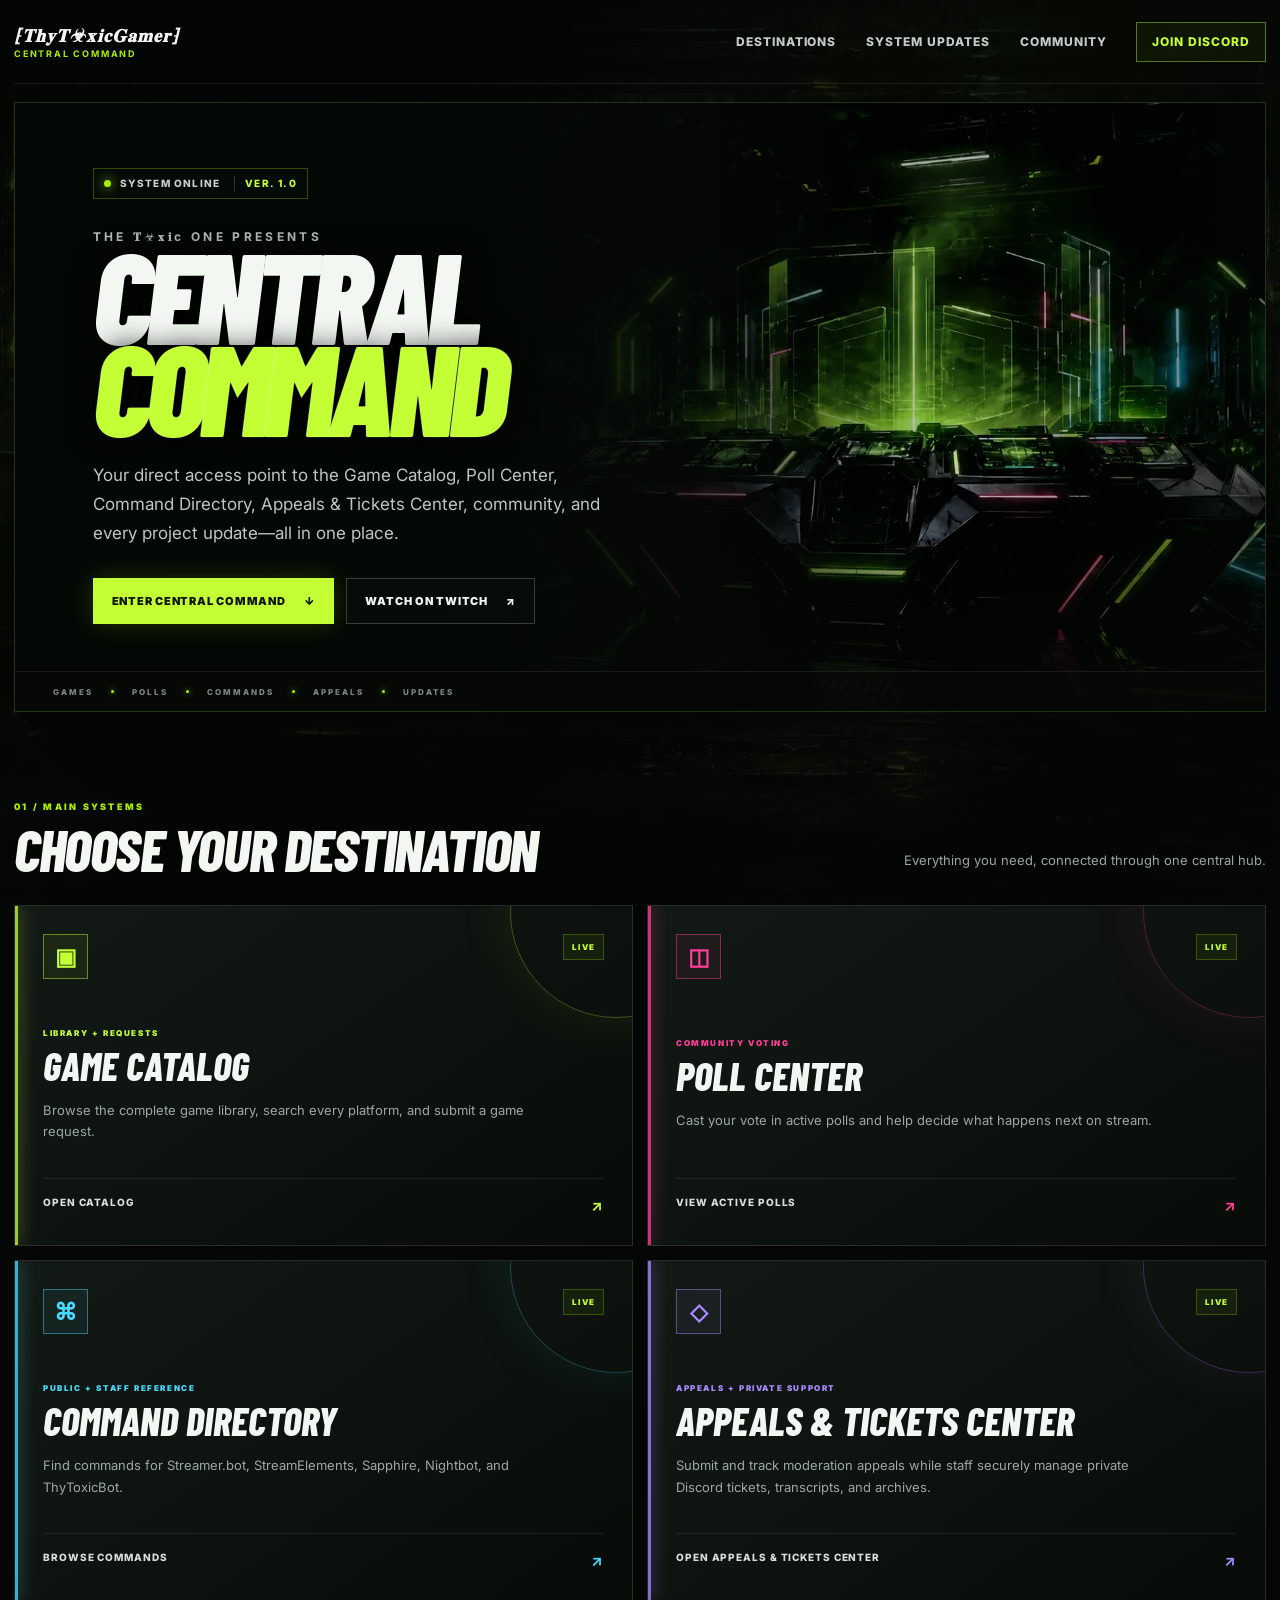
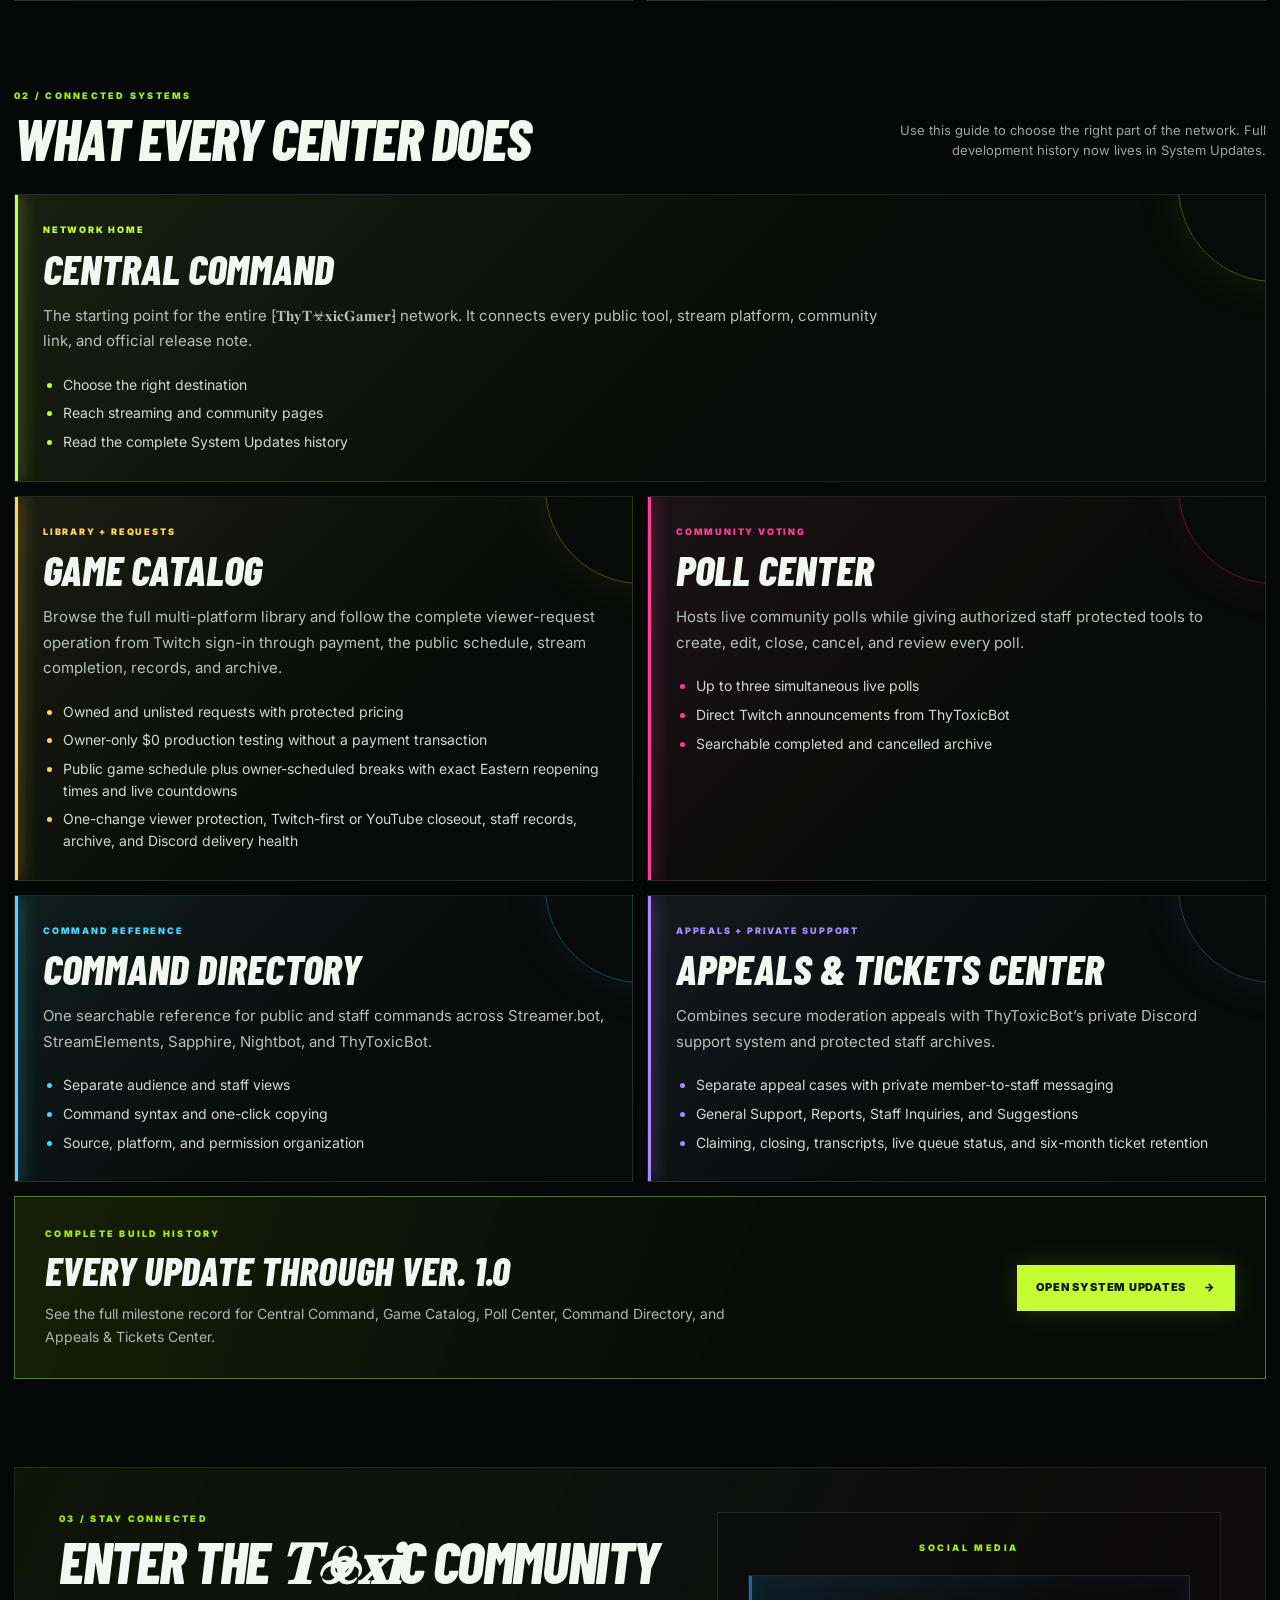
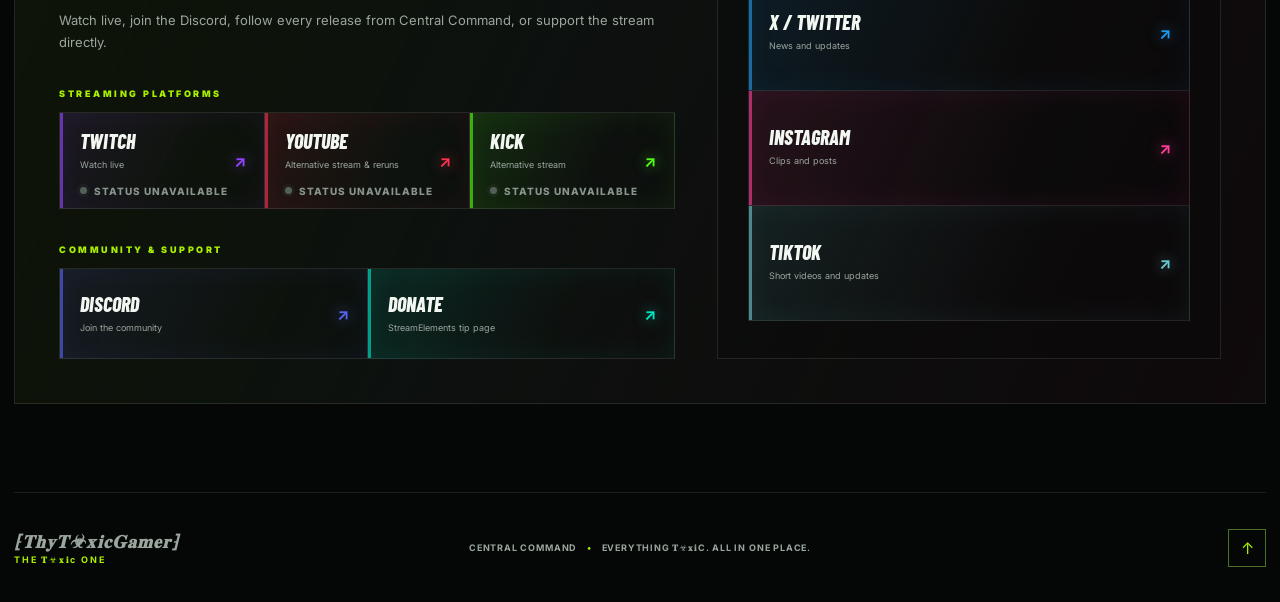
==== commit c131c8e9: "Revise branding and meta descriptions in index.html Updated meta tags and content to reflect new bra" ====
--- a/index.html
+++ b/index.html
@@ -4,21 +4,17 @@
   <meta charset="utf-8">
   <meta name="viewport" content="width=device-width, initial-scale=1">
   <meta name="theme-color" content="#070a08">
-  <meta name="description" content="â-ðð¡ð²ðâ£ï¸ð±ð¢ðððð¦ðð«â Central Command brings the Game Catalog, Poll Center, Command Directory, Discord, stream links, and future community tools together in one place.">
-  <meta property="og:title" content="â-ðð¡ð²ðâ£ï¸ð±ð¢ðððð¦ðð«â Central Command">
-  <meta property="og:description" content="Everything ðâ£ï¸ð±ð¢c. All in One Place.">
+  <meta name="description" content="⁅𝐓𝐡𝐲𝐓☣︎𝐱𝐢𝐜𝐆𝐚𝐦𝐞𝐫⁆ Central Command brings the Game Catalog, Poll Center, Command Directory, Discord, stream links, and future community tools together in one place.">
+  <meta property="og:title" content="⁅𝐓𝐡𝐲𝐓☣︎𝐱𝐢𝐜𝐆𝐚𝐦𝐞𝐫⁆ Central Command">
+  <meta property="og:description" content="Everything 𝐓☣︎𝐱𝐢c. All in One Place.">
   <meta property="og:type" content="website">
   <meta property="og:url" content="https://thy-toxic-gamer.github.io/central-command/">
   <meta property="og:image" content="https://thy-toxic-gamer.github.io/central-command/assets/central-command-banner.webp">
   <meta name="twitter:card" content="summary_large_image">
-  <meta name="twitter:title" content="â-ðð¡ð²ðâ£ï¸ð±ð¢ðððð¦ðð«â Central Command">
-  <meta name="twitter:description" content="Everything ðâ£ï¸ð±ð¢c. All in One Place.">
+  <meta name="twitter:title" content="⁅𝐓𝐡𝐲𝐓☣︎𝐱𝐢𝐜𝐆𝐚𝐦𝐞𝐫⁆ Central Command">
+  <meta name="twitter:description" content="Everything 𝐓☣︎𝐱𝐢c. All in One Place.">
   <meta name="twitter:image" content="https://thy-toxic-gamer.github.io/central-command/assets/central-command-banner.webp">
-  <title>â-ðð¡ð²ðâ£ï¸ð±ð¢ðððð¦ðð«â Central Command</title>
+  <title>⁅𝐓𝐡𝐲𝐓☣︎𝐱𝐢𝐜𝐆𝐚𝐦𝐞𝐫⁆ Central Command</title>
   <link rel="preconnect" href="https://fonts.googleapis.com">
   <link rel="preconnect" href="https://fonts.gstatic.com" crossorigin>
   <link href="https://fonts.googleapis.com/css2?family=Barlow+Condensed:ital,wght@0,500;0,600;0,700;0,800;0,900;1,700&amp;family=Inter:wght@400;500;600;700;800&amp;display=swap" rel="stylesheet">
@@ -30,11 +26,9 @@
 
   <div class="page-shell">
     <header class="site-header" aria-label="Central Command header">
-      <a class="brand" href="#top" aria-label="â-ðð¡ð²ðâ£ï¸ð±ð¢ðððð¦ðð«â Central Command home">
+      <a class="brand" href="#top" aria-label="⁅𝐓𝐡𝐲𝐓☣︎𝐱𝐢𝐜𝐆𝐚𝐦𝐞𝐫⁆ Central Command home">
         <span class="brand-copy">
-          <strong>â-ðð¡ð²ðâ£ï¸ð±ð¢ðððð¦ðð«â</strong>
+          <strong>⁅𝐓𝐡𝐲𝐓☣︎𝐱𝐢𝐜𝐆𝐚𝐦𝐞𝐫⁆</strong>
           <small>CENTRAL COMMAND</small>
         </span>
       </a>
@@ -53,12 +47,12 @@
         <div class="hero-overlay"></div>
         <div class="hero-content">
           <div class="eyebrow"><span class="pulse-dot"></span> System online <span>Ver. 1.0</span></div>
-          <p class="hero-kicker">THE ðâ£ï¸ð±ð¢c ONE PRESENTS</p>
+          <p class="hero-kicker">THE 𝐓☣︎𝐱𝐢c ONE PRESENTS</p>
           <h1 id="hero-title">CENTRAL<br><em>COMMAND</em></h1>
-          <p class="hero-summary">Your direct access point to the Game Catalog, Poll Center, Command Directory, Appeals &amp; Tickets Center, community, and every project updateâall in one place.</p>
+          <p class="hero-summary">Your direct access point to the Game Catalog, Poll Center, Command Directory, Appeals &amp; Tickets Center, community, and every project update—all in one place.</p>
           <div class="hero-actions">
-            <a class="button button-primary" href="#destinations">Enter Central Command <span aria-hidden="true">â</span></a>
-            <a class="button button-secondary" href="https://www.twitch.tv/thytoxicgamer" target="_blank" rel="noopener noreferrer">Watch on Twitch <span aria-hidden="true">â</span></a>
+            <a class="button button-primary" href="#destinations">Enter Central Command <span aria-hidden="true">↓</span></a>
+            <a class="button button-secondary" href="https://www.twitch.tv/thytoxicgamer" target="_blank" rel="noopener noreferrer">Watch on Twitch <span aria-hidden="true">↗</span></a>
           </div>
         </div>
         <div class="hero-rail" aria-hidden="true">
@@ -78,7 +72,7 @@
         <div class="destination-grid">
           <a class="destination-card games-card" href="https://thy-toxic-gamer.github.io/Games/">
             <div class="card-topline">
-              <span class="card-icon" aria-hidden="true">â£</span>
+              <span class="card-icon" aria-hidden="true">▣</span>
               <span class="status status-live">Live</span>
             </div>
             <div class="card-copy">
@@ -86,12 +80,12 @@
               <h3>Game Catalog</h3>
               <p>Browse the complete game library, search every platform, and submit a game request.</p>
             </div>
-            <span class="card-action">Open catalog <b aria-hidden="true">â</b></span>
+            <span class="card-action">Open catalog <b aria-hidden="true">↗</b></span>
           </a>
 
           <a class="destination-card polls-card" href="https://thy-toxic-gamer.github.io/thytoxicgamer-polls/">
             <div class="card-topline">
-              <span class="card-icon" aria-hidden="true">â«</span>
+              <span class="card-icon" aria-hidden="true">◫</span>
               <span class="status status-live">Live</span>
             </div>
             <div class="card-copy">
@@ -99,12 +93,12 @@
               <h3>Poll Center</h3>
               <p>Cast your vote in active polls and help decide what happens next on stream.</p>
             </div>
-            <span class="card-action">View active polls <b aria-hidden="true">â</b></span>
+            <span class="card-action">View active polls <b aria-hidden="true">↗</b></span>
           </a>
 
           <a class="destination-card commands-card" href="https://thy-toxic-gamer.github.io/thytoxicgamer-commands/">
             <div class="card-topline">
-              <span class="card-icon" aria-hidden="true">â</span>
+              <span class="card-icon" aria-hidden="true">⌘</span>
               <span class="status status-live">Live</span>
             </div>
             <div class="card-copy">
@@ -112,12 +106,12 @@
               <h3>Command Directory</h3>
               <p>Find commands for Streamer.bot, StreamElements, Sapphire, Nightbot, and ThyToxicBot.</p>
             </div>
-            <span class="card-action">Browse commands <b aria-hidden="true">â</b></span>
+            <span class="card-action">Browse commands <b aria-hidden="true">↗</b></span>
           </a>
 
           <a class="destination-card appeals-card" href="https://thy-toxic-gamer.github.io/appeals-center/">
             <div class="card-topline">
-              <span class="card-icon" aria-hidden="true">â</span>
+              <span class="card-icon" aria-hidden="true">◇</span>
               <span class="status status-live">Live</span>
             </div>
             <div class="card-copy">
@@ -125,7 +119,7 @@
               <h3>Appeals &amp; Tickets Center</h3>
               <p>Submit and track moderation appeals while staff securely manage private Discord tickets, transcripts, and archives.</p>
             </div>
-            <span class="card-action">Open Appeals &amp; Tickets Center <b aria-hidden="true">â</b></span>
+            <span class="card-action">Open Appeals &amp; Tickets Center <b aria-hidden="true">↗</b></span>
           </a>
         </div>
       </section>
@@ -144,8 +138,7 @@
           <article class="system-card central-system">
             <p class="system-label">Network Home</p>
             <h3>Central Command</h3>
-            <p>The starting point for the entire â-ðð¡ð²ðâ£ï¸ð±ð¢ðððð¦ðð«â network. It connects every public tool, stream platform, community link, and official release note.</p>
+            <p>The starting point for the entire ⁅𝐓𝐡𝐲𝐓☣︎𝐱𝐢𝐜𝐆𝐚𝐦𝐞𝐫⁆ network. It connects every public tool, stream platform, community link, and official release note.</p>
             <ul>
               <li>Choose the right destination</li>
               <li>Reach streaming and community pages</li>
@@ -190,7 +183,7 @@
           <article class="system-card appeals-system">
             <p class="system-label">Appeals + Private Support</p>
             <h3>Appeals &amp; Tickets Center</h3>
-            <p>Combines secure moderation appeals with ThyToxicBotâs private Discord support system and protected staff archives.</p>
+            <p>Combines secure moderation appeals with ThyToxicBot’s private Discord support system and protected staff archives.</p>
             <ul>
               <li>Separate appeal cases with private member-to-staff messaging</li>
               <li>General Support, Reports, Staff Inquiries, and Suggestions</li>
@@ -205,7 +198,7 @@
             <h3>Every update through Ver. 1.0</h3>
             <p>See the full milestone record for Central Command, Game Catalog, Poll Center, Command Directory, and Appeals &amp; Tickets Center.</p>
           </div>
-          <a class="button button-primary" href="updates.html">Open System Updates <span aria-hidden="true">â</span></a>
+          <a class="button button-primary" href="updates.html">Open System Updates <span aria-hidden="true">→</span></a>
         </div>
       </section>
 
@@ -214,24 +207,24 @@
           <div class="community-main">
             <div class="community-copy">
               <p class="section-number">03 / STAY CONNECTED</p>
-              <h2 id="community-title">Enter the ðâ£ï¸ð±ð¢c community</h2>
+              <h2 id="community-title">Enter the 𝐓☣︎𝐱𝐢c community</h2>
               <p>Watch live, join the Discord, follow every release from Central Command, or support the stream directly.</p>
             </div>
 
             <section class="community-group" aria-labelledby="streaming-platforms-title">
               <h3 class="community-group-title" id="streaming-platforms-title">Streaming Platforms</h3>
               <div class="community-links platform-links">
-                <a class="platform-card" data-live-platform="twitch" href="https://www.twitch.tv/thytoxicgamer" target="_blank" rel="noopener noreferrer"><span>Twitch</span><small>Watch live</small><i class="platform-status" aria-label="Twitch status"><u></u><em>Checking</em></i><b aria-hidden="true">â</b></a>
-                <a class="platform-card" data-live-platform="youtube" href="https://www.youtube.com/@ThyToxicGamer" target="_blank" rel="noopener noreferrer"><span>YouTube</span><small>Videos and reruns</small><i class="platform-status" aria-label="YouTube status"><u></u><em>Checking</em></i><b aria-hidden="true">â</b></a>
-                <a class="platform-card" data-live-platform="kick" href="https://kick.com/thytoxicgamer" target="_blank" rel="noopener noreferrer"><span>Kick</span><small>Alternative stream</small><i class="platform-status" aria-label="Kick status"><u></u><em>Checking</em></i><b aria-hidden="true">â</b></a>
+                <a class="platform-card" data-live-platform="twitch" href="https://www.twitch.tv/thytoxicgamer" target="_blank" rel="noopener noreferrer"><span>Twitch</span><small>Watch live</small><i class="platform-status" aria-label="Twitch status"><u></u><em>Checking</em></i><b aria-hidden="true">↗</b></a>
+                <a class="platform-card" data-live-platform="youtube" href="https://www.youtube.com/@ThyToxicGamer" target="_blank" rel="noopener noreferrer"><span>YouTube</span><small>Alternative stream &amp; reruns</small><i class="platform-status" aria-label="YouTube status"><u></u><em>Checking</em></i><b aria-hidden="true">↗</b></a>
+                <a class="platform-card" data-live-platform="kick" href="https://kick.com/thytoxicgamer" target="_blank" rel="noopener noreferrer"><span>Kick</span><small>Alternative stream</small><i class="platform-status" aria-label="Kick status"><u></u><em>Checking</em></i><b aria-hidden="true">↗</b></a>
               </div>
             </section>
 
             <section class="community-group" aria-labelledby="community-support-title">
               <h3 class="community-group-title" id="community-support-title">Community &amp; Support</h3>
               <div class="community-links support-links">
-                <a href="https://discord.gg/RQxw6r9Mpw" target="_blank" rel="noopener noreferrer"><span>Discord</span><small>Join the community</small><b aria-hidden="true">â</b></a>
-                <a href="https://streamelements.com/thytoxicgamer-cacd4/tip" target="_blank" rel="noopener noreferrer"><span>Donate</span><small>StreamElements tip page</small><b aria-hidden="true">â</b></a>
+                <a href="https://discord.gg/RQxw6r9Mpw" target="_blank" rel="noopener noreferrer"><span>Discord</span><small>Join the community</small><b aria-hidden="true">↗</b></a>
+                <a href="https://streamelements.com/thytoxicgamer-cacd4/tip" target="_blank" rel="noopener noreferrer"><span>Donate</span><small>StreamElements tip page</small><b aria-hidden="true">↗</b></a>
               </div>
             </section>
           </div>
@@ -239,9 +232,9 @@
           <section class="community-group social-group" aria-labelledby="social-media-title">
             <h3 class="community-group-title" id="social-media-title">Social Media</h3>
             <div class="community-links social-links">
-              <a href="https://x.com/ThyToxicGamer" target="_blank" rel="noopener noreferrer"><span>X / Twitter</span><small>News and updates</small><b aria-hidden="true">â</b></a>
-              <a href="https://www.instagram.com/thytoxicgamer/" target="_blank" rel="noopener noreferrer"><span>Instagram</span><small>Clips and posts</small><b aria-hidden="true">â</b></a>
-              <a href="https://www.tiktok.com/@thytoxicgamer" target="_blank" rel="noopener noreferrer"><span>TikTok</span><small>Short videos and updates</small><b aria-hidden="true">â</b></a>
+              <a href="https://x.com/ThyToxicGamer" target="_blank" rel="noopener noreferrer"><span>X / Twitter</span><small>News and updates</small><b aria-hidden="true">↗</b></a>
+              <a href="https://www.instagram.com/thytoxicgamer/" target="_blank" rel="noopener noreferrer"><span>Instagram</span><small>Clips and posts</small><b aria-hidden="true">↗</b></a>
+              <a href="https://www.tiktok.com/@thytoxicgamer" target="_blank" rel="noopener noreferrer"><span>TikTok</span><small>Short videos and updates</small><b aria-hidden="true">↗</b></a>
             </div>
           </section>
         </div>
@@ -250,11 +243,10 @@
 
     <footer class="site-footer">
       <div class="footer-brand">
-        <div><strong>â-ðð¡ð²ðâ£ï¸ð±ð¢ðððð¦ðð«â</strong><small>THE ðâ£ï¸ð±ð¢c ONE</small></div>
+        <div><strong>⁅𝐓𝐡𝐲𝐓☣︎𝐱𝐢𝐜𝐆𝐚𝐦𝐞𝐫⁆</strong><small>THE 𝐓☣︎𝐱𝐢c ONE</small></div>
       </div>
-      <p>Central Command <span>â¢</span> Everything ðâ£ï¸ð±ð¢c. All in One Place.</p>
-      <button class="back-to-top" type="button" aria-label="Back to top">â</button>
+      <p>Central Command <span>•</span> Everything 𝐓☣︎𝐱𝐢c. All in One Place.</p>
+      <button class="back-to-top" type="button" aria-label="Back to top">↑</button>
     </footer>
   </div>
 </body>
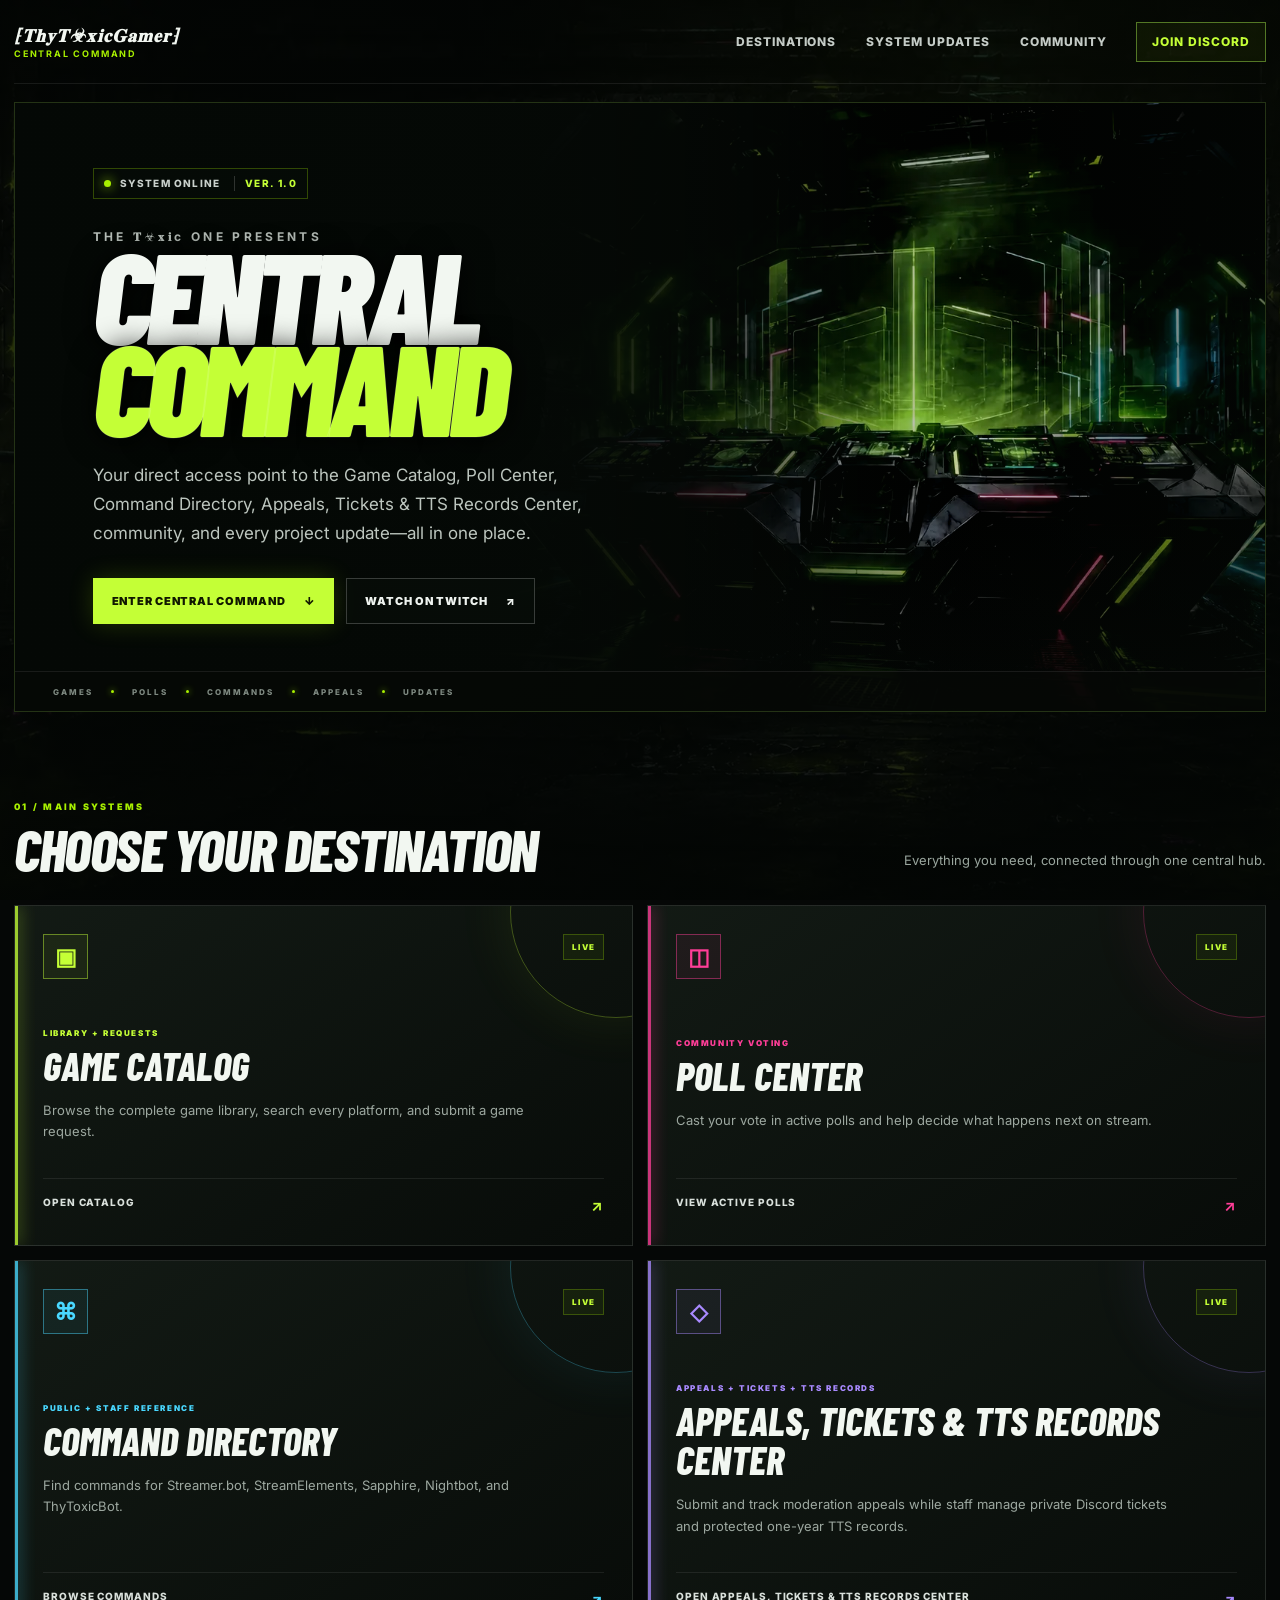
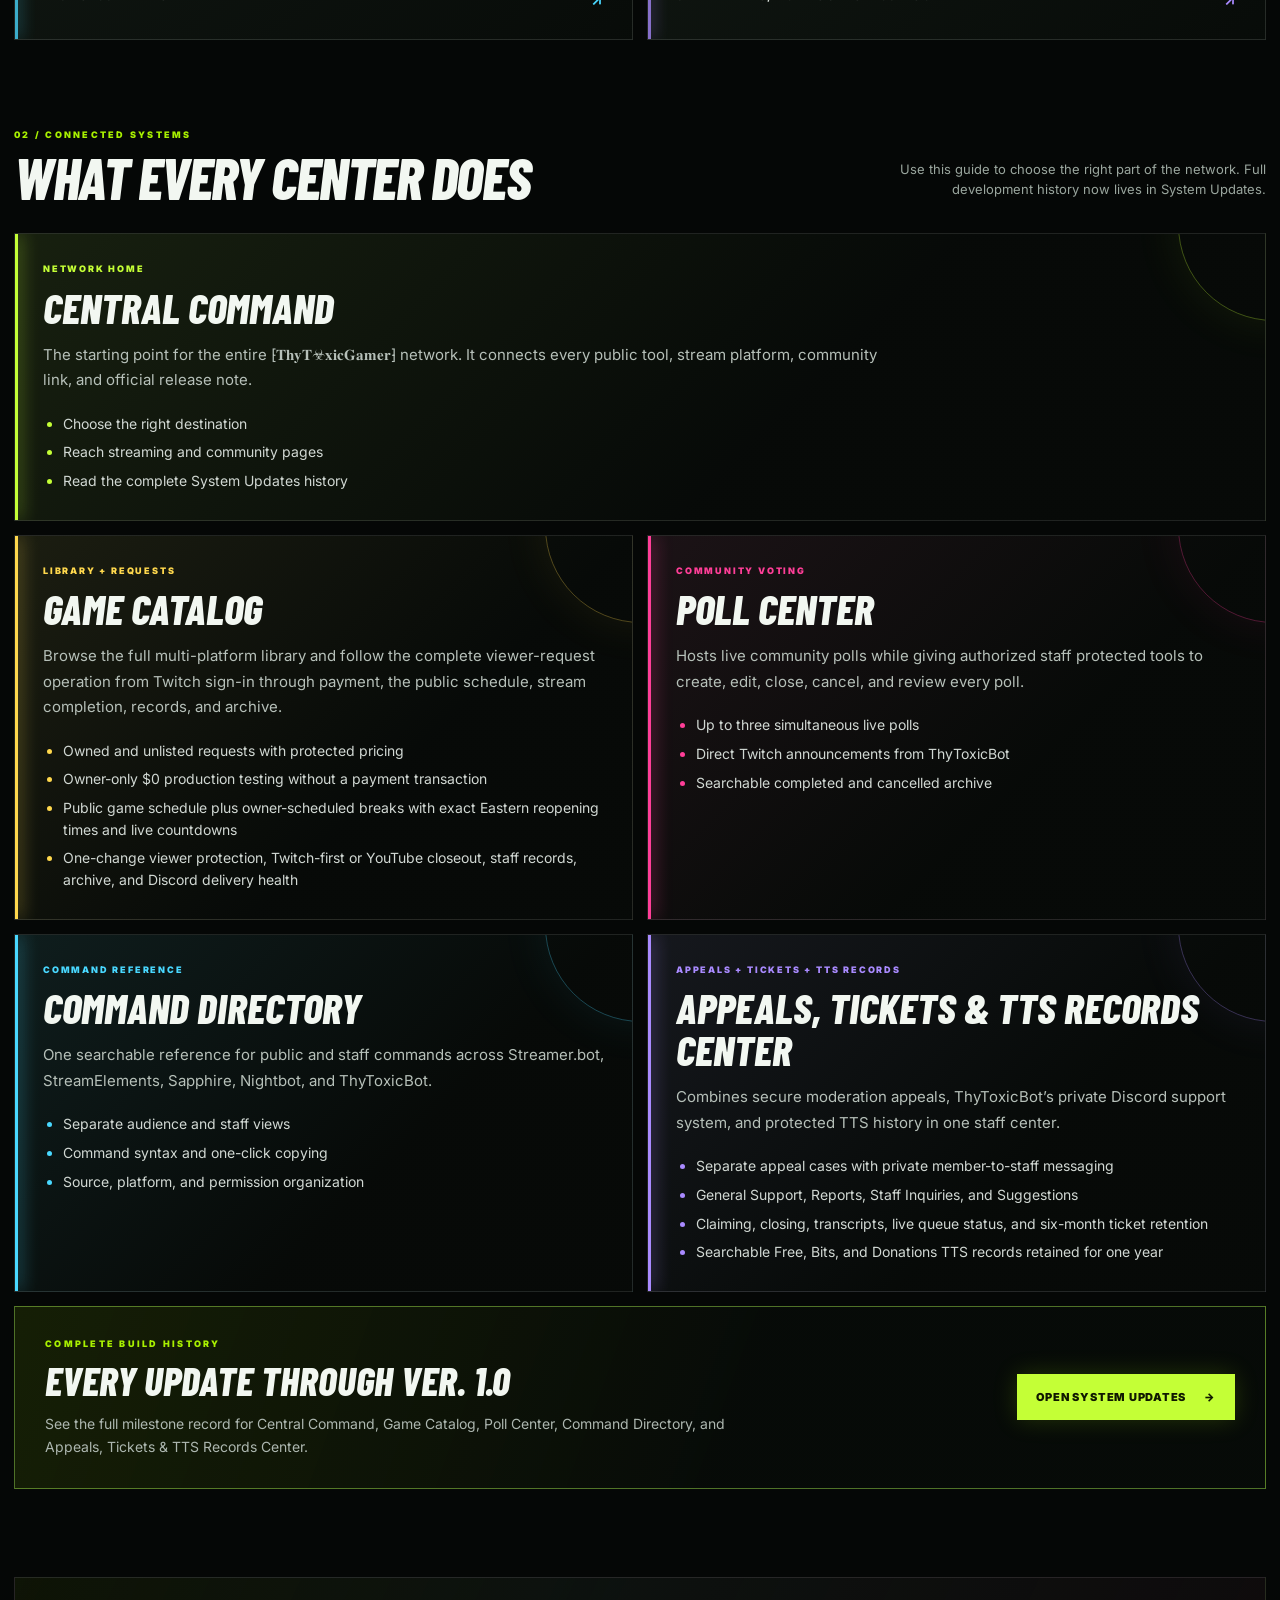
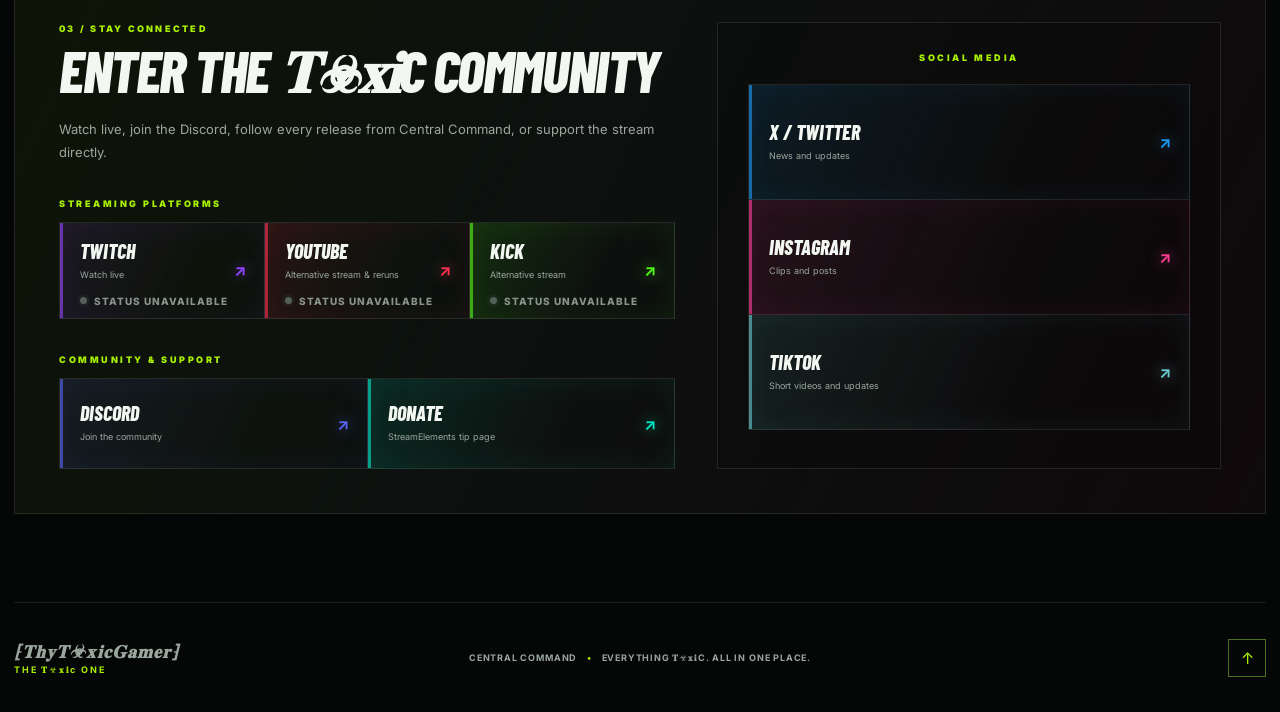
==== commit e481faca: "Update Appeals, Tickets and TTS Records naming" ====
--- a/index.html
+++ b/index.html
@@ -4,7 +4,7 @@
   <meta charset="utf-8">
   <meta name="viewport" content="width=device-width, initial-scale=1">
   <meta name="theme-color" content="#070a08">
-  <meta name="description" content="⁅𝐓𝐡𝐲𝐓☣︎𝐱𝐢𝐜𝐆𝐚𝐦𝐞𝐫⁆ Central Command brings the Game Catalog, Poll Center, Command Directory, Discord, stream links, and future community tools together in one place.">
+  <meta name="description" content="⁅𝐓𝐡𝐲𝐓☣︎𝐱𝐢𝐜𝐆𝐚𝐦𝐞𝐫⁆ Central Command brings the Game Catalog, Poll Center, Command Directory, Appeals, Tickets &amp; TTS Records Center, Discord, and stream links together in one place.">
   <meta property="og:title" content="⁅𝐓𝐡𝐲𝐓☣︎𝐱𝐢𝐜𝐆𝐚𝐦𝐞𝐫⁆ Central Command">
   <meta property="og:description" content="Everything 𝐓☣︎𝐱𝐢c. All in One Place.">
   <meta property="og:type" content="website">
@@ -18,8 +18,8 @@
   <link rel="preconnect" href="https://fonts.googleapis.com">
   <link rel="preconnect" href="https://fonts.gstatic.com" crossorigin>
   <link href="https://fonts.googleapis.com/css2?family=Barlow+Condensed:ital,wght@0,500;0,600;0,700;0,800;0,900;1,700&amp;family=Inter:wght@400;500;600;700;800&amp;display=swap" rel="stylesheet">
-  <link rel="stylesheet" href="styles.css?release=1.3">
-  <script src="script.js?v=1.3" defer></script>
+  <link rel="stylesheet" href="styles.css?release=1.0-20260905b">
+  <script src="script.js?v=1.0-20260905b" defer></script>
 </head>
 <body>
   <a class="skip-link" href="#main-content">Skip to Central Command</a>
@@ -49,7 +49,7 @@
           <div class="eyebrow"><span class="pulse-dot"></span> System online <span>Ver. 1.0</span></div>
           <p class="hero-kicker">THE 𝐓☣︎𝐱𝐢c ONE PRESENTS</p>
           <h1 id="hero-title">CENTRAL<br><em>COMMAND</em></h1>
-          <p class="hero-summary">Your direct access point to the Game Catalog, Poll Center, Command Directory, Appeals &amp; Tickets Center, community, and every project update—all in one place.</p>
+          <p class="hero-summary">Your direct access point to the Game Catalog, Poll Center, Command Directory, Appeals, Tickets &amp; TTS Records Center, community, and every project update—all in one place.</p>
           <div class="hero-actions">
             <a class="button button-primary" href="#destinations">Enter Central Command <span aria-hidden="true">↓</span></a>
             <a class="button button-secondary" href="https://www.twitch.tv/thytoxicgamer" target="_blank" rel="noopener noreferrer">Watch on Twitch <span aria-hidden="true">↗</span></a>
@@ -115,11 +115,11 @@
               <span class="status status-live">Live</span>
             </div>
             <div class="card-copy">
-              <p class="card-label">APPEALS + PRIVATE SUPPORT</p>
-              <h3>Appeals &amp; Tickets Center</h3>
-              <p>Submit and track moderation appeals while staff securely manage private Discord tickets, transcripts, and archives.</p>
-            </div>
-            <span class="card-action">Open Appeals &amp; Tickets Center <b aria-hidden="true">↗</b></span>
+              <p class="card-label">APPEALS + TICKETS + TTS RECORDS</p>
+              <h3>Appeals, Tickets &amp; TTS Records Center</h3>
+              <p>Submit and track moderation appeals while staff manage private Discord tickets and protected one-year TTS records.</p>
+            </div>
+            <span class="card-action">Open Appeals, Tickets &amp; TTS Records Center <b aria-hidden="true">↗</b></span>
           </a>
         </div>
       </section>
@@ -181,13 +181,14 @@
           </article>
 
           <article class="system-card appeals-system">
-            <p class="system-label">Appeals + Private Support</p>
-            <h3>Appeals &amp; Tickets Center</h3>
-            <p>Combines secure moderation appeals with ThyToxicBot’s private Discord support system and protected staff archives.</p>
+            <p class="system-label">Appeals + Tickets + TTS Records</p>
+            <h3>Appeals, Tickets &amp; TTS Records Center</h3>
+            <p>Combines secure moderation appeals, ThyToxicBot’s private Discord support system, and protected TTS history in one staff center.</p>
             <ul>
               <li>Separate appeal cases with private member-to-staff messaging</li>
               <li>General Support, Reports, Staff Inquiries, and Suggestions</li>
               <li>Claiming, closing, transcripts, live queue status, and six-month ticket retention</li>
+              <li>Searchable Free, Bits, and Donations TTS records retained for one year</li>
             </ul>
           </article>
         </div>
@@ -196,7 +197,7 @@
           <div>
             <p class="section-number">COMPLETE BUILD HISTORY</p>
             <h3>Every update through Ver. 1.0</h3>
-            <p>See the full milestone record for Central Command, Game Catalog, Poll Center, Command Directory, and Appeals &amp; Tickets Center.</p>
+            <p>See the full milestone record for Central Command, Game Catalog, Poll Center, Command Directory, and Appeals, Tickets &amp; TTS Records Center.</p>
           </div>
           <a class="button button-primary" href="updates.html">Open System Updates <span aria-hidden="true">→</span></a>
         </div>
